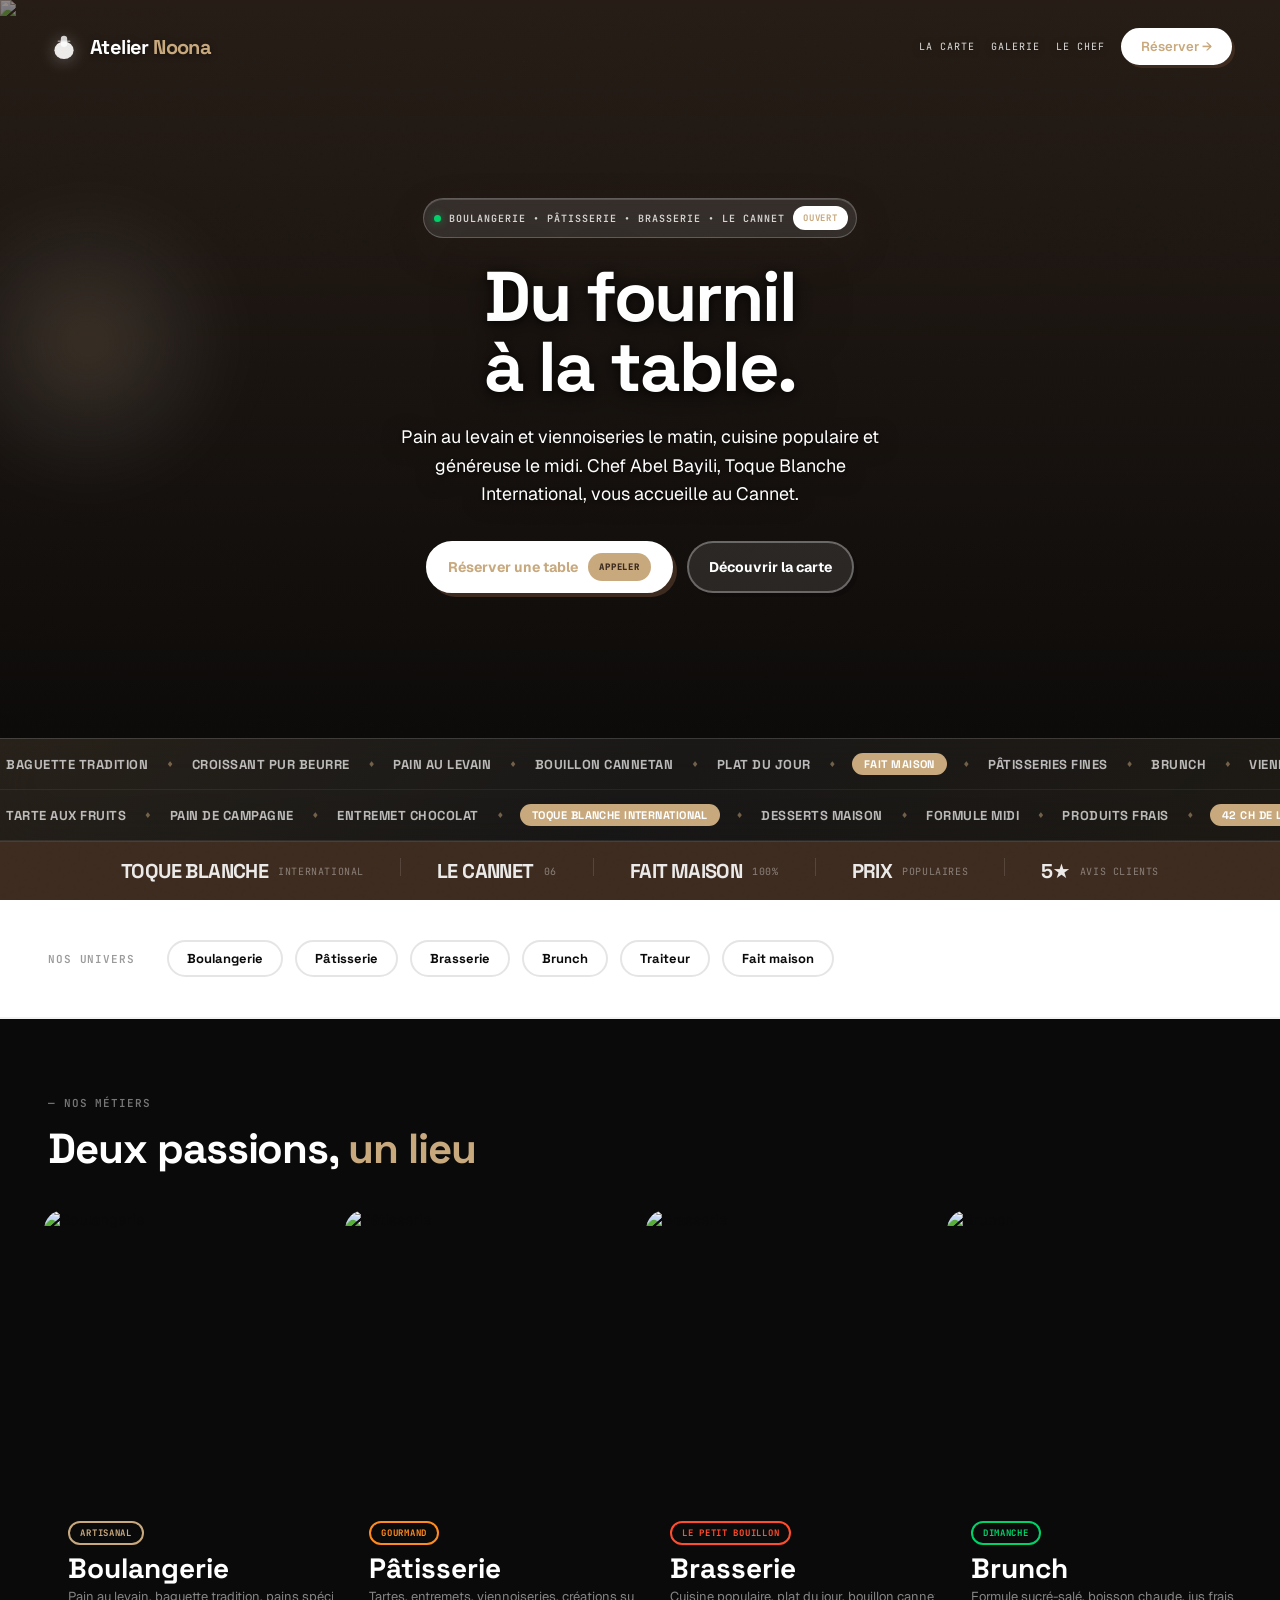
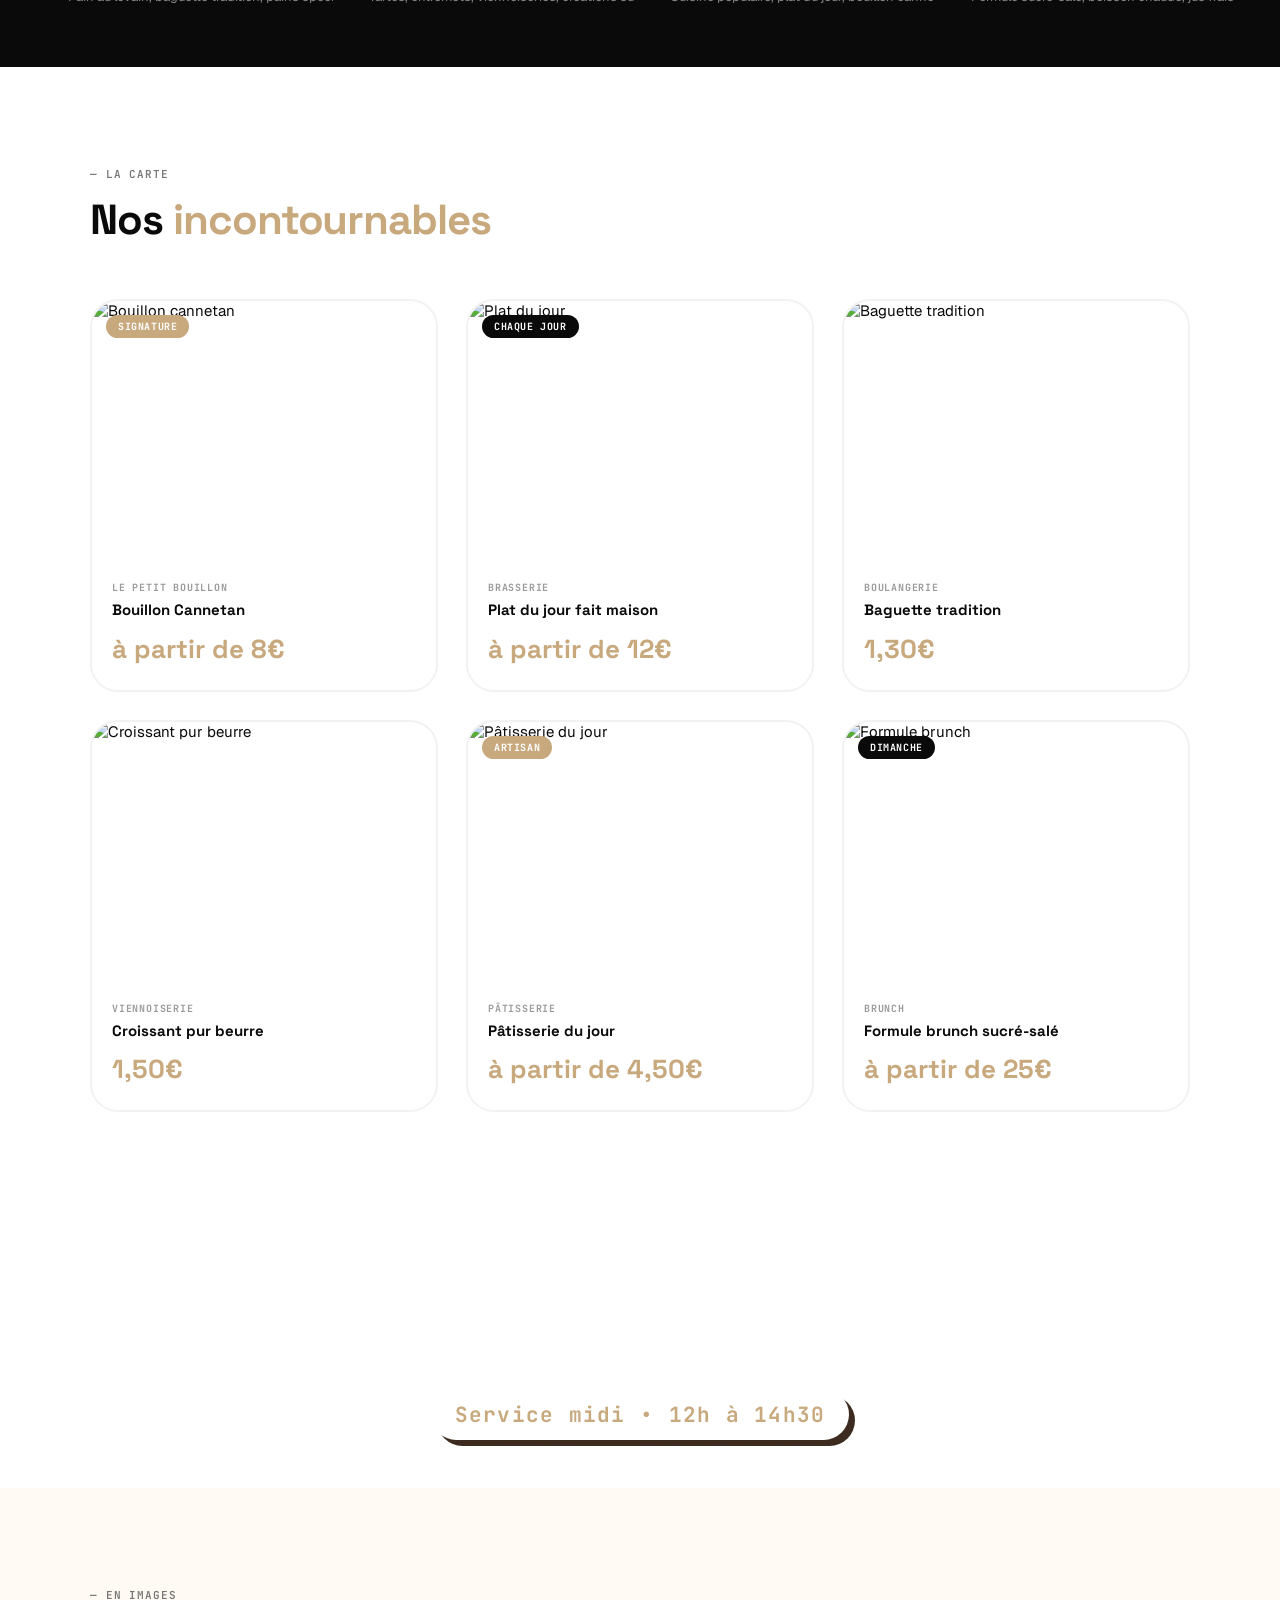
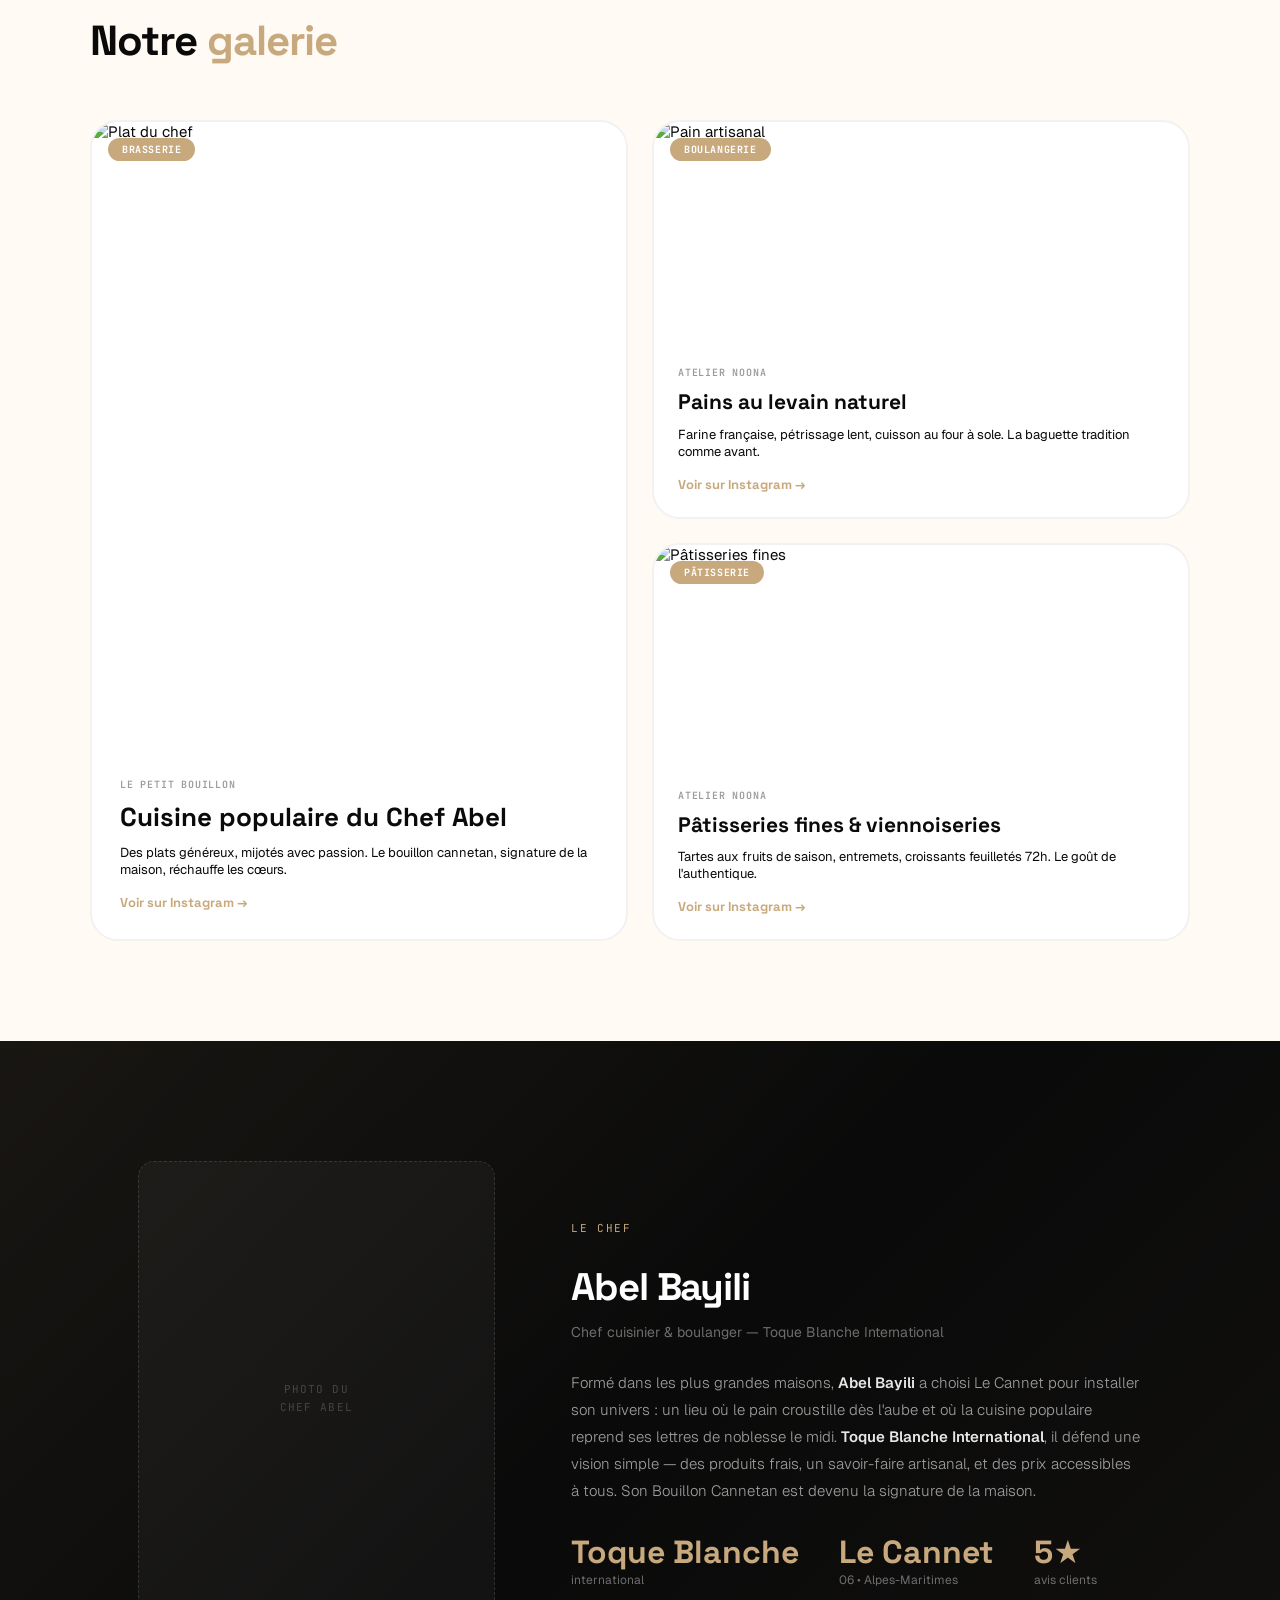
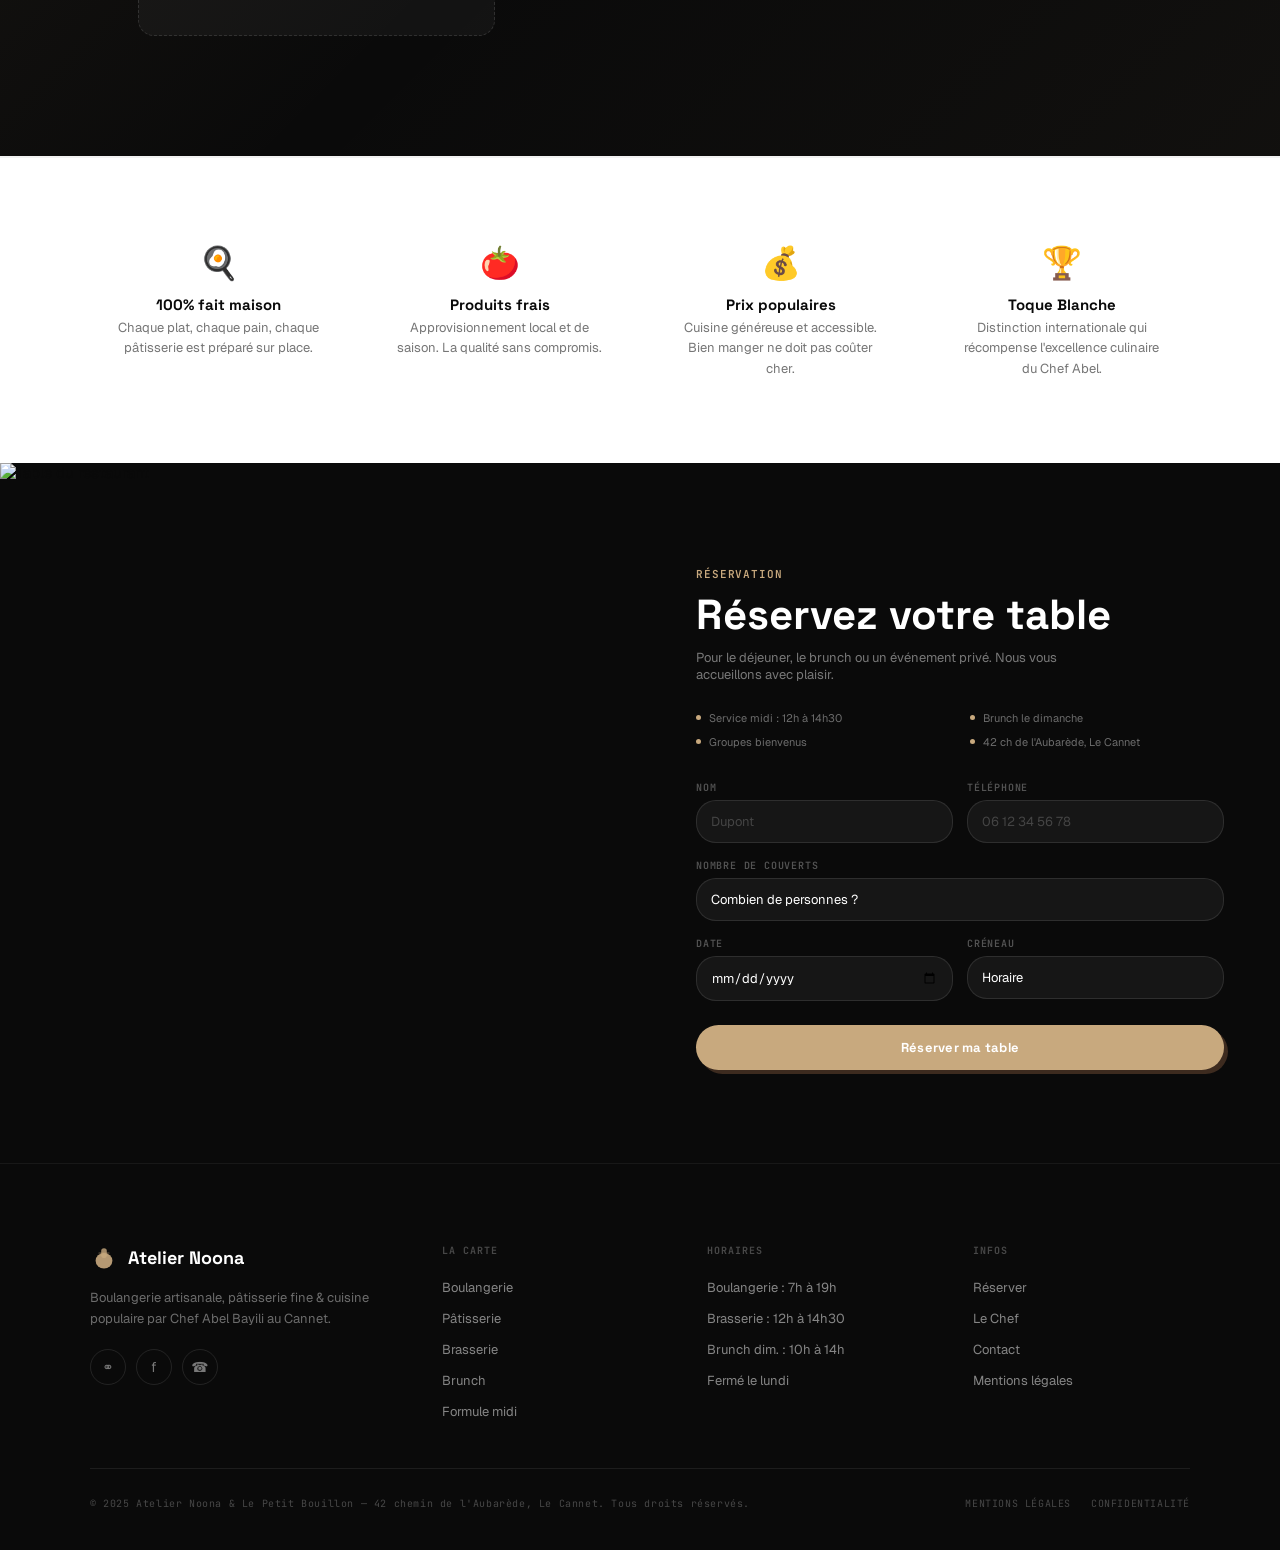
==== index.html @ b2dea060 "Atelier Noona & Le Petit Bouillon — boulangerie, pâtisserie & brasserie Le Cannet Site vitrine Chef " ====
<!doctype html>
<html lang="fr">
<head>
<meta charset="utf-8">
<title>Atelier Noona &amp; Le Petit Bouillon — Boulangerie, P&acirc;tisserie &amp; Brasserie au Cannet</title>
<meta name="viewport" content="width=device-width, initial-scale=1">
<meta name="theme-color" content="#C8A97E">
<link rel="icon" href="data:image/svg+xml,<svg xmlns='http://www.w3.org/2000/svg' viewBox='0 0 100 100'><text y='.9em' font-size='90'>🥖</text></svg>">
<meta name="description" content="Atelier Noona &amp; Le Petit Bouillon — Boulangerie artisanale, p&acirc;tisserie fine &amp; cuisine populaire par Chef Abel Bayili, Toque Blanche International. 42 chemin de l'Aubar&egrave;de, Le Cannet.">
<link rel="preconnect" href="https://fonts.googleapis.com">
<link rel="preconnect" href="https://fonts.gstatic.com" crossorigin>
<link href="https://fonts.googleapis.com/css2?family=Space+Grotesk:wght@400;500;600;700&family=Geist:wght@400;500;600;700&family=JetBrains+Mono:wght@400;500;600&display=swap" rel="stylesheet">
<style>
/* ============================================================
   DESIGN TOKENS — Atelier Noona & Le Petit Bouillon
   ============================================================ */
:root {
  --noona: #C8A97E;
  --noona-50: #FDF8F0;
  --noona-100: #F5EBD8;
  --noona-200: #E8D5B2;
  --noona-400: #D4B88A;
  --noona-600: #A68A5B;
  --noona-800: #7A6340;
  --noona-900: #3D2B1F;

  --rainbow-red: #FF4D2E;
  --rainbow-orange: #FF8A1F;
  --rainbow-yellow: #FFD400;
  --rainbow-green: #00D26A;
  --rainbow-blue: #0066FF;
  --rainbow-pink: #FF2D87;
  --rainbow-violet: #6E3CFF;

  --ink: #0A0A0A;
  --ink-90: #1A1A1A;
  --ink-80: #2B2B2B;
  --ink-60: #4A4A4A;
  --ink-40: #767676;
  --ink-30: #9B9B9B;
  --ink-20: #C6C6C6;
  --ink-10: #E5E5E5;
  --ink-05: #F2F2F2;
  --paper: #FFFFFF;
  --paper-warm: #FFFAF3;

  --font-display: 'Space Grotesk', 'SF Pro Display', system-ui, sans-serif;
  --font-body: 'Geist', 'Inter Tight', system-ui, -apple-system, sans-serif;
  --font-mono: 'JetBrains Mono', 'SF Mono', Menlo, monospace;

  --fs-xs: 11px;
  --fs-sm: 13px;
  --fs-base: 15px;
  --fs-md: 17px;
  --fs-lg: 21px;
  --fs-xl: 26px;
  --fs-2xl: 33px;
  --fs-3xl: 42px;
  --fs-4xl: 56px;
  --fs-5xl: clamp(64px, 7vw, 88px);

  --tracking-tight: -0.025em;
  --tracking-snug: -0.01em;
  --tracking-wide: 0.04em;
  --tracking-wider: 0.08em;
  --leading-display: 1.02;
  --leading-tight: 1.1;
  --leading-snug: 1.3;
  --leading-base: 1.55;

  --s-1: 4px; --s-2: 8px; --s-3: 12px; --s-4: 16px; --s-5: 20px;
  --s-6: 24px; --s-8: 32px; --s-10: 40px; --s-14: 56px; --s-20: 80px;
  --container: 1280px;

  --r-xs: 4px; --r-sm: 8px; --r-md: 12px; --r-card: 14px;
  --r-lg: 20px; --r-xl: 28px; --r-2xl: 40px; --r-full: 9999px;

  --shadow-pop: 4px 4px 0 0 var(--ink);
  --shadow-pop-noona: 4px 4px 0 0 var(--noona);

  --ease: cubic-bezier(0.2, 0.8, 0.2, 1);
  --ease-out-quart: cubic-bezier(0.25, 1, 0.5, 1);
  --d-fast: 120ms;
  --d-base: 220ms;
  --d-slow: 420ms;
}

*, *::before, *::after { box-sizing: border-box; }
html { -webkit-text-size-adjust: 100%; }
body {
  margin: 0;
  font-family: var(--font-body);
  font-size: var(--fs-base);
  color: var(--ink);
  background: var(--paper);
  -webkit-font-smoothing: antialiased;
  -moz-osx-font-smoothing: grayscale;
}
a { color: inherit; }
::selection { background: var(--noona-200); color: var(--noona-900); }

/* ============================================================
   HERO
   ============================================================ */
.hero {
  min-height: 100vh;
  position: relative;
  overflow: hidden;
  display: flex;
  flex-direction: column;
  background: var(--ink);
}
.hero-bg {
  position: absolute;
  inset: 0;
  z-index: 0;
}
.hero-bg img {
  width: 100%;
  height: 100%;
  object-fit: cover;
  object-position: center 40%;
}
.hero-bg::after {
  content: '';
  position: absolute;
  inset: 0;
  background: linear-gradient(180deg, rgba(61,43,31,0.55) 0%, rgba(0,0,0,0.4) 100%);
}

/* Aurora depth shapes */
.aurora {
  position: absolute;
  inset: 0;
  z-index: 0;
  pointer-events: none;
  overflow: hidden;
}
.aurora-band {
  position: absolute;
  border-radius: 50%;
  filter: blur(120px);
  will-change: transform;
  background: rgba(200,169,126,0.08);
}
.ab-1 {
  width: 700px; height: 400px;
  opacity: 0.8;
  top: -15%; left: -5%;
  animation: auroraDrift1 20s ease-in-out infinite;
}
.ab-2 {
  width: 500px; height: 350px;
  opacity: 0.5;
  top: 25%; right: -8%;
  animation: auroraDrift2 26s ease-in-out infinite;
}
.ab-3 {
  width: 400px; height: 300px;
  opacity: 0.4;
  bottom: 5%; left: 30%;
  animation: auroraDrift3 18s ease-in-out infinite;
}
@keyframes auroraDrift1 {
  0%, 100% { transform: translate(0, 0) rotate(0deg) scale(1); }
  33% { transform: translate(100px, 50px) rotate(5deg) scale(1.1); }
  66% { transform: translate(-50px, 80px) rotate(-3deg) scale(0.95); }
}
@keyframes auroraDrift2 {
  0%, 100% { transform: translate(0, 0) rotate(0deg); }
  33% { transform: translate(-80px, 40px) rotate(-4deg); }
  66% { transform: translate(60px, -30px) rotate(3deg); }
}
@keyframes auroraDrift3 {
  0%, 100% { transform: translate(0, 0) scale(1); }
  50% { transform: translate(80px, -40px) scale(1.15); }
}

/* Noise overlay */
.hero::after {
  content: '';
  position: absolute;
  inset: 0;
  background-image: url("data:image/svg+xml,%3Csvg viewBox='0 0 256 256' xmlns='http://www.w3.org/2000/svg'%3E%3Cfilter id='n'%3E%3CfeTurbulence type='fractalNoise' baseFrequency='0.9' numOctaves='4' stitchTiles='stitch'/%3E%3C/filter%3E%3Crect width='100%25' height='100%25' filter='url(%23n)' opacity='0.03'/%3E%3C/svg%3E");
  z-index: 1;
  pointer-events: none;
  opacity: 0.3;
}

/* ═══════ NAV ═══════ */
.hero-nav {
  display: flex;
  justify-content: space-between;
  align-items: center;
  padding: 28px 48px;
  position: relative;
  z-index: 60;
}
.logo {
  display: flex;
  align-items: center;
  gap: 10px;
  text-decoration: none;
}
.logo-butterfly {
  width: 32px;
  height: 32px;
  color: #fff;
  filter: drop-shadow(0 2px 8px rgba(255,255,255,0.3));
}
.logo-text {
  font-family: var(--font-display);
  font-weight: 700;
  font-size: 20px;
  letter-spacing: -0.03em;
  color: #fff;
  text-shadow: 0 1px 6px rgba(0,0,0,0.5);
}
.logo-text span {
  color: var(--noona);
}
.nav-right {
  display: flex;
  align-items: center;
  gap: 16px;
}
.nav-link {
  font-family: var(--font-mono);
  font-size: 10px;
  letter-spacing: 0.1em;
  text-transform: uppercase;
  color: rgba(255,255,255,0.85);
  text-decoration: none;
  transition: color 0.2s var(--ease);
  padding: 4px 0;
  text-shadow: 0 1px 6px rgba(0,0,0,0.5);
  position: relative;
}
.nav-link::after {
  content: '';
  position: absolute;
  bottom: 0; left: 0;
  width: 0; height: 1.5px;
  background: #fff;
  transition: width 0.3s var(--ease);
}
.nav-link:hover,
.nav-link:focus-visible { color: #fff; }
.nav-link:hover::after { width: 100%; }
.nav-cta {
  background: #fff;
  color: var(--noona);
  font-family: var(--font-body);
  font-weight: 600;
  font-size: 13px;
  padding: 8px 18px;
  border-radius: var(--r-full);
  text-decoration: none;
  border: 2.5px solid #fff;
  transition: transform 0.2s var(--ease), box-shadow 0.2s var(--ease);
  box-shadow: 3px 3px 0 0 var(--noona-900);
}
.nav-cta:hover { transform: translate(-2px,-2px); box-shadow: 5px 5px 0 0 var(--noona-900); }

/* ═══════ HERO MAIN ═══════ */
.hero-main {
  flex: 1;
  display: flex;
  align-items: center;
  justify-content: center;
  padding: 0 48px 40px;
  position: relative;
  z-index: 5;
  width: 100%;
}
.hero-content {
  display: flex;
  flex-direction: column;
  align-items: center;
  text-align: center;
  max-width: 600px;
}
.hero-content::before {
  content: '';
  position: absolute;
  left: -30px;
  top: 52px;
  bottom: 60px;
  width: 3px;
  border-radius: var(--r-full);
  background: linear-gradient(180deg, transparent, var(--noona), rgba(255,255,255,0.34), transparent);
  opacity: 0.82;
}
.hero-content::after {
  content: '';
  position: absolute;
  left: -72px; top: 14%;
  width: 320px; height: 320px;
  border-radius: var(--r-full);
  background: radial-gradient(circle, rgba(200,169,126,0.22), rgba(255,255,255,0.06) 34%, transparent 70%);
  filter: blur(28px);
  pointer-events: none;
  z-index: -1;
}

/* Eyebrow */
.hero-eyebrow {
  display: inline-flex;
  align-items: center;
  gap: 8px;
  background: rgba(255,255,255,0.10);
  border: 1px solid rgba(255,255,255,0.22);
  border-radius: var(--r-full);
  padding: 7px 8px 7px 10px;
  margin-bottom: 24px;
  box-shadow: inset 0 1px 0 rgba(255,255,255,0.16), 0 14px 42px rgba(61,43,31,0.16);
  backdrop-filter: blur(16px);
  -webkit-backdrop-filter: blur(16px);
  opacity: 0;
  transform: translateY(12px);
}
.eyebrow-dot {
  width: 7px; height: 7px;
  border-radius: 50%;
  background: var(--rainbow-green);
  box-shadow: 0 0 8px rgba(0,210,106,0.6);
  animation: dotPulse 2.5s ease-in-out infinite;
}
@keyframes dotPulse {
  0%, 100% { opacity: 1; }
  50% { opacity: 0.5; }
}
.eyebrow-text {
  font-family: var(--font-mono);
  font-size: 10px;
  font-weight: 600;
  letter-spacing: 0.1em;
  text-transform: uppercase;
  color: rgba(255,255,255,0.8);
}
.eyebrow-live {
  display: inline-flex;
  align-items: center;
  min-height: 24px;
  padding: 0 10px;
  border-radius: var(--r-full);
  background: var(--paper);
  color: var(--noona);
  font-family: var(--font-mono);
  font-size: 9px;
  font-weight: 700;
  letter-spacing: 0.08em;
  text-transform: uppercase;
}

/* Headline */
.payoff {
  font-family: var(--font-display);
  font-size: clamp(58px, 6.4vw, 92px);
  font-weight: 700;
  letter-spacing: 0;
  line-height: 0.9;
  margin: 0 0 22px;
  padding-bottom: 0.1em;
  position: relative;
  color: var(--paper);
  opacity: 0;
  transform: translateY(20px);
}
.payoff span,
.payoff strong,
.payoff em {
  display: block;
  font-style: normal;
}
.payoff span {
  color: rgba(255,255,255,0.74);
  font-size: 0.42em;
  line-height: 1.1;
  font-weight: 650;
  margin-bottom: 6px;
}
.payoff strong {
  color: var(--noona);
  font-size: 1em;
  line-height: 0.9;
  white-space: normal;
  max-width: 10ch;
  padding-bottom: 0.12em;
}
.payoff em {
  width: fit-content;
  max-width: 100%;
  margin-top: 18px;
  padding: 7px 14px 8px;
  border: 2px solid var(--paper);
  border-radius: var(--r-full);
  color: var(--paper);
  font-size: 0.2em;
  line-height: 1.1;
  font-family: var(--font-mono);
  font-weight: 700;
  letter-spacing: 0.04em;
  text-transform: uppercase;
  box-shadow: 4px 4px 0 0 var(--noona-900);
  background: rgba(255,255,255,0.10);
  -webkit-text-fill-color: var(--paper);
}
.payoff::after {
  content: '';
  position: absolute;
  width: 70%; height: 50%;
  bottom: -15%; left: 0;
  background: var(--noona);
  filter: blur(100px);
  opacity: 0;
  z-index: -1;
}
.payoff.shimmer strong {
  animation: shimmer 14s linear infinite;
  background-size: 300% 100%;
  background-image: linear-gradient(91deg,
    var(--noona) 0%, var(--paper) 15%,
    var(--noona) 30%, var(--paper) 50%,
    var(--noona) 70%, var(--paper) 85%,
    var(--noona) 100%);
  -webkit-background-clip: text;
  -webkit-text-fill-color: transparent;
  background-clip: text;
}
@keyframes shimmer {
  0% { background-position: 100% 50%; }
  100% { background-position: -100% 50%; }
}

/* Sub */
.hero-sub {
  font-family: var(--font-body);
  font-size: 17px;
  line-height: 1.58;
  color: rgba(255,255,255,0.76);
  max-width: 520px;
  margin: 0 0 24px;
  text-wrap: pretty;
  opacity: 0;
  transform: translateY(12px);
}
.hero-sub strong { color: var(--paper); font-weight: 600; }

/* Proof */
.hero-proof {
  display: flex;
  align-items: center;
  gap: 14px;
  margin-bottom: 28px;
  opacity: 0;
  transform: translateY(12px);
}
.hero-proof-text {
  display: inline-flex;
  align-items: center;
  flex-wrap: wrap;
  gap: 8px;
  font-family: var(--font-mono);
  font-size: 10px;
  letter-spacing: 0.05em;
  color: rgba(255,255,255,0.76);
  line-height: 1.2;
}
.hero-proof-text strong,
.hero-proof-text span {
  display: inline-flex;
  align-items: center;
  min-height: 30px;
  padding: 0 12px;
  border-radius: var(--r-full);
  border: 1px solid rgba(255,255,255,0.2);
  background: rgba(255,255,255,0.08);
  color: rgba(255,255,255,0.84);
  font-weight: 700;
  text-transform: uppercase;
}
.hero-proof-text strong {
  background: var(--paper);
  border-color: var(--paper);
  color: var(--noona);
  box-shadow: 3px 3px 0 0 var(--noona-900);
}

/* Headline */
.hero-headline {
  font-family: var(--font-display);
  font-size: clamp(42px, 5.5vw, 80px);
  font-weight: 700;
  line-height: 1;
  letter-spacing: -0.03em;
  color: #fff;
  margin: 0 0 20px;
  text-shadow: 0 2px 8px rgba(0,0,0,0.7), 0 4px 24px rgba(0,0,0,0.5), 0 8px 60px rgba(0,0,0,0.4);
  opacity: 0;
  transform: translateY(20px);
}
.hero-tagline {
  font-family: var(--font-body);
  font-size: clamp(15px, 1.4vw, 19px);
  line-height: 1.6;
  color: #fff;
  max-width: 480px;
  margin: 0 auto 32px;
  text-shadow: 0 1px 6px rgba(0,0,0,0.7), 0 4px 20px rgba(0,0,0,0.5), 0 8px 50px rgba(0,0,0,0.3);
  opacity: 0;
  transform: translateY(12px);
}

/* CTAs */
.hero-ctas {
  display: flex;
  gap: 14px;
  flex-wrap: wrap;
  opacity: 0;
  transform: translateY(16px);
  justify-content: center;
}
.btn-primary {
  display: inline-flex;
  align-items: center;
  gap: 10px;
  justify-content: center;
  font-family: var(--font-body);
  font-weight: 700;
  font-size: 14px;
  min-height: 48px;
  padding: 10px 20px;
  border-radius: var(--r-full);
  cursor: pointer;
  background: var(--paper);
  color: var(--noona);
  border: 2.5px solid var(--paper);
  box-shadow: 4px 4px 0 0 var(--noona-900);
  transition: transform 0.15s var(--ease), box-shadow 0.15s var(--ease);
  text-decoration: none;
  position: relative;
  overflow: hidden;
}
.btn-primary:hover { transform: translate(-3px,-3px); box-shadow: 7px 7px 0 0 var(--noona-900); }
.btn-primary:active { transform: translate(1px,1px); box-shadow: 2px 2px 0 0 var(--noona-900); }
.btn-primary span { position: relative; z-index: 1; }
.btn-primary small {
  display: inline-flex;
  align-items: center;
  min-height: 28px;
  padding: 0 11px;
  border-radius: var(--r-full);
  font-family: var(--font-mono);
  font-size: 9px;
  font-weight: 800;
  letter-spacing: 0.08em;
  text-transform: uppercase;
  background: var(--noona);
  color: var(--noona-900);
}
.btn-ghost {
  display: inline-flex;
  align-items: center;
  gap: 10px;
  justify-content: center;
  font-family: var(--font-body);
  font-weight: 700;
  font-size: 14px;
  min-height: 48px;
  padding: 10px 20px;
  border-radius: var(--r-full);
  cursor: pointer;
  background: rgba(255,255,255,0.1);
  color: var(--paper);
  border: 2.5px solid rgba(255,255,255,0.3);
  box-shadow: 4px 4px 0 0 rgba(0,0,0,0.15);
  transition: transform 0.15s var(--ease), box-shadow 0.15s var(--ease), background 0.15s var(--ease);
  text-decoration: none;
}
.btn-ghost:hover { transform: translate(-3px,-3px); box-shadow: 7px 7px 0 0 rgba(0,0,0,0.2); background: rgba(255,255,255,0.15); }
.btn-ghost:active { transform: translate(1px,1px); box-shadow: 2px 2px 0 0 rgba(0,0,0,0.1); }

/* ═══════ RIGHT: BUTTERFLY + ORBIT ═══════ */
.hero-right {
  position: relative;
  width: min(42vw, 560px);
  flex: 0 0 min(42vw, 560px);
  min-height: 650px;
  display: flex;
  align-items: center;
  justify-content: center;
  isolation: isolate;
  transform: translateX(-14px);
}
.hero-right::before {
  content: '';
  position: absolute;
  top: 50%; left: 50%;
  width: clamp(360px, 34vw, 560px);
  height: clamp(360px, 34vw, 560px);
  transform: translate(-50%, -50%);
  border-radius: var(--r-full);
  background:
    radial-gradient(circle, rgba(255,255,255,0.20) 0%, rgba(255,255,255,0.08) 32%, transparent 68%),
    conic-gradient(from 90deg, rgba(200,169,126,0.22), rgba(166,138,91,0.16), rgba(122,99,64,0.16), rgba(200,169,126,0.22), rgba(200,169,126,0.22));
  filter: blur(20px);
  opacity: 0.58;
  animation: fieldBreathe 8s var(--ease) infinite;
  pointer-events: none;
  z-index: 0;
}
.hero-right::after {
  content: '';
  position: absolute;
  top: 50%; left: 50%;
  width: clamp(300px, 27vw, 420px);
  height: clamp(320px, 30vw, 460px);
  transform: translate(-50%, -50%) rotate(-3deg);
  border-radius: var(--r-2xl);
  border: 2px solid rgba(255,255,255,0.22);
  background:
    linear-gradient(180deg, rgba(255,255,255,0.16), rgba(255,255,255,0.06)),
    radial-gradient(circle at 50% 32%, rgba(200,169,126,0.12), transparent 48%);
  box-shadow: 10px 10px 0 0 rgba(61,43,31,0.28), inset 0 1px 0 rgba(255,255,255,0.24);
  pointer-events: none;
  z-index: 1;
}
@keyframes fieldBreathe {
  0%, 100% { transform: translate(-50%, -50%) scale(0.94) rotate(0deg); opacity: 0.55; }
  50% { transform: translate(-50%, -50%) scale(1.04) rotate(18deg); opacity: 0.82; }
}

/* Butterfly mascot */
.butterfly-wrapper {
  position: absolute;
  top: 50%; left: 50%;
  transform: translate(-50%, -50%);
  z-index: 5;
}
.butterfly-wrapper::before,
.butterfly-wrapper::after {
  content: '';
  position: absolute;
  top: 50%; left: 50%;
  width: clamp(210px, 21vw, 320px);
  height: clamp(210px, 21vw, 320px);
  border-radius: var(--r-full);
  border: 1.5px solid rgba(255,255,255,0.26);
  transform: translate(-50%, -50%) scale(0.78);
  opacity: 0;
  animation: butterflyPulse 4.8s var(--ease) infinite;
  pointer-events: none;
}
.butterfly-wrapper::after {
  width: clamp(260px, 25vw, 380px);
  height: clamp(260px, 25vw, 380px);
  border-color: rgba(200,169,126,0.24);
  animation-delay: 1.4s;
}
@keyframes butterflyPulse {
  0% { transform: translate(-50%, -50%) scale(0.72); opacity: 0; }
  18% { opacity: 0.75; }
  100% { transform: translate(-50%, -50%) scale(1.18); opacity: 0; }
}
.hero-butterfly {
  width: clamp(210px, 20vw, 310px);
  filter: drop-shadow(0 12px 40px rgba(255,255,255,0.16)) drop-shadow(0 0 34px rgba(200,169,126,0.16));
  opacity: 0;
  transform: scale(0.7);
  pointer-events: none;
}

/* Orbit paths */
.orbit-paths {
  position: absolute;
  top: 50%; left: 50%;
  transform: translate(-50%, -50%);
  width: clamp(470px, 38vw, 650px);
  height: clamp(470px, 38vw, 650px);
  z-index: 2;
  pointer-events: none;
  opacity: 0;
}
.orbit-paths.revealed {
  opacity: 1 !important;
  transform: translate(-50%, -50%) scale(1) !important;
}
.orbit-path {
  fill: none;
  stroke: rgba(255,255,255,0.18);
  stroke-width: 1.2;
  stroke-dasharray: 5 18;
}
.orbit-path.ring-0 { animation: orbitDash 54s linear infinite; }
.orbit-path.ring-1 { animation: orbitDash 62s linear infinite; }
.orbit-path.ring-2 { animation: orbitDash 72s linear infinite; animation-delay: -8s; }
@keyframes orbitDash {
  to { stroke-dashoffset: -36; }
}

/* Orbit container + product tags */
.orbit-container {
  position: absolute;
  top: 50%; left: 50%;
  width: 0; height: 0;
  z-index: 7;
  pointer-events: none;
}
.product-tag {
  position: absolute;
  display: inline-flex;
  align-items: center;
  gap: 6px;
  padding: 8px 13px;
  border-radius: var(--r-full);
  background: var(--paper);
  border: 2px solid var(--tc, #fff);
  box-shadow: 3px 3px 0 0 var(--tc, var(--noona-900));
  font-family: var(--font-body);
  font-weight: 700;
  font-size: 11px;
  color: var(--ink);
  white-space: nowrap;
  cursor: pointer;
  pointer-events: auto;
  opacity: 0;
  scale: 0.5;
  transform-origin: center center;
  transition: box-shadow 0.15s var(--ease);
}
.product-tag[data-ring="1"] {
  padding: 7px 11px;
  font-size: 10px;
  box-shadow: 2.5px 2.5px 0 0 var(--tc, var(--noona-900));
}
.product-tag[data-ring="2"] {
  padding: 6px 10px;
  font-size: 9px;
  box-shadow: 2px 2px 0 0 var(--tc, var(--noona-900));
}
.product-tag::after {
  content: '';
  width: 6px; height: 6px;
  border-radius: var(--r-full);
  background: var(--tc, var(--noona));
  opacity: 0.72;
}
.product-tag.revealed {
  opacity: var(--tag-opacity, 1) !important;
  transform: translate(-50%, -50%) scale(var(--tag-scale, 1)) !important;
}
.product-tag:hover {
  box-shadow: 5px 5px 0 0 var(--tc, var(--noona-900));
  z-index: 20 !important;
}
.tag-icon {
  display: flex;
  align-items: center;
  flex-shrink: 0;
  color: var(--tc, var(--noona));
}
.tag-icon svg { width: 12px; height: 12px; }

/* ═══════ TICKER ═══════ */
.hero-ticker {
  position: relative;
  z-index: 10;
  opacity: 0;
  overflow: hidden;
  background: linear-gradient(135deg, rgba(200,169,126,0.15) 0%, rgba(255,255,255,0.06) 50%, rgba(200,169,126,0.1) 100%);
  backdrop-filter: blur(20px);
  -webkit-backdrop-filter: blur(20px);
  border-top: 1px solid rgba(255,255,255,0.15);
  border-bottom: 1px solid rgba(255,255,255,0.08);
}
.hero-ticker-track {
  display: flex;
  align-items: center;
  white-space: nowrap;
  padding: 14px 0;
  animation: tickerScroll 32s linear infinite;
}
.hero-ticker-track.reverse {
  animation: tickerScrollReverse 28s linear infinite;
  border-top: 1px solid rgba(255,255,255,0.06);
}
@keyframes tickerScroll {
  0% { transform: translateX(0); }
  100% { transform: translateX(-50%); }
}
@keyframes tickerScrollReverse {
  0% { transform: translateX(-50%); }
  100% { transform: translateX(0); }
}
.ticker-item {
  font-family: var(--font-display);
  font-weight: 700;
  font-size: 13px;
  letter-spacing: 0.04em;
  padding: 0 6px;
  flex-shrink: 0;
  text-transform: uppercase;
  color: rgba(255,255,255,0.7);
}
.ticker-sep {
  padding: 0 12px;
  flex-shrink: 0;
  opacity: 0.5;
  font-size: 8px;
  color: var(--noona);
}
.ticker-highlight {
  color: #fff;
  background: var(--noona);
  padding: 4px 12px;
  border-radius: var(--r-full);
  font-size: 11px;
  margin: 0 4px;
}
.ticker-item-brand {
  font-family: var(--font-display);
  font-weight: 700;
  font-size: 13px;
  letter-spacing: 0.04em;
  padding: 0 6px;
  flex-shrink: 0;
  text-transform: uppercase;
  color: var(--noona);
}

/* ═══════ PROOF BAR ═══════ */
.hero-proof-bar {
  padding: 16px 48px;
  display: flex;
  justify-content: center;
  flex-wrap: wrap;
  gap: 36px;
  background: var(--noona-900);
  border-top: 1px solid rgba(255,255,255,0.08);
  opacity: 0;
}
.proof-item {
  display: flex;
  align-items: center;
  gap: 10px;
  font-family: var(--font-mono);
  font-size: 10px;
  letter-spacing: 0.06em;
  color: rgba(255,255,255,0.4);
  text-transform: uppercase;
}
.proof-value {
  font-family: var(--font-display);
  font-size: 20px;
  font-weight: 700;
  letter-spacing: -0.03em;
  color: rgba(255,255,255,0.9);
}
.proof-divider { width: 1px; height: 18px; background: rgba(255,255,255,0.12); }

/* ═══════ REVEAL ═══════ */
.reveal {
  transition: opacity 0.7s var(--ease), transform 0.7s var(--ease), scale 0.7s var(--ease);
}
.revealed {
  opacity: 1 !important;
  transform: translateY(0) scale(1) !important;
  scale: 1 !important;
}
.payoff.revealed::after { opacity: 0.08; transition: opacity 1.5s var(--ease) 0.3s; }

/* ═══════ SECTIONS AFTER HERO ═══════ */

/* Brands section */
.brands-section {
  padding: 40px 48px;
  background: var(--paper);
  border-bottom: 2px solid var(--ink-05);
}
.brands-inner {
  max-width: var(--container);
  margin: 0 auto;
  display: flex;
  align-items: center;
  gap: 32px;
  flex-wrap: wrap;
}
.brands-label {
  font-family: var(--font-mono);
  font-size: var(--fs-xs);
  font-weight: 600;
  letter-spacing: var(--tracking-wider);
  text-transform: uppercase;
  color: var(--ink-30);
  white-space: nowrap;
}
.brands-list {
  display: flex;
  align-items: center;
  gap: 12px;
  flex-wrap: wrap;
}
.brands-list a {
  display: inline-flex;
  align-items: center;
  padding: 8px 18px;
  border: 2px solid var(--ink-10);
  border-radius: var(--r-full);
  font-family: var(--font-display);
  font-size: var(--fs-sm);
  font-weight: 700;
  color: var(--ink);
  text-decoration: none;
  transition: transform 0.15s var(--ease), box-shadow 0.15s var(--ease), border-color 0.15s;
}
.brands-list a:hover {
  transform: translate(-2px, -2px);
  box-shadow: var(--shadow-pop-noona);
  border-color: var(--noona-200);
  color: var(--noona);
}

/* Categories section */
/* ═══════ SERVICES COLUMNS ═══════ */
.services-cols {
  background: var(--ink);
  padding: 0;
  overflow: hidden;
}
.services-cols-header {
  max-width: var(--container);
  margin: 0 auto;
  padding: clamp(48px, 6vw, 80px) 48px 0;
}
.services-cols-header .section-eyebrow {
  font-family: var(--font-mono);
  font-size: var(--fs-xs);
  font-weight: 600;
  letter-spacing: var(--tracking-wider);
  text-transform: uppercase;
  color: var(--ink-40);
  margin-bottom: 16px;
}
.services-cols-header h2 {
  font-family: var(--font-display);
  font-size: var(--fs-3xl);
  font-weight: 700;
  letter-spacing: var(--tracking-tight);
  line-height: var(--leading-tight);
  color: var(--paper);
  margin: 0;
}
.services-cols-header h2 span { color: var(--noona); }

.svc-grid {
  display: flex;
  gap: 0;
  min-height: clamp(400px, 55vh, 560px);
  padding: clamp(24px, 3vw, 48px);
}
.svc-col {
  position: relative;
  flex: 1 1 0%;
  overflow: hidden;
  border-radius: var(--r-lg);
  margin: 0 6px;
  cursor: pointer;
  display: flex;
  flex-direction: column;
  justify-content: flex-end;
  transition: flex-grow 0.5s var(--ease);
  text-decoration: none;
}
.svc-col:hover { flex-grow: 1.8; }

.svc-col-image {
  position: absolute;
  inset: 0;
  z-index: 0;
}
.svc-col-image img {
  width: 100%; height: 100%;
  object-fit: cover;
  transition: transform 0.6s var(--ease);
}
.svc-col:hover .svc-col-image img { transform: scale(1.06); }

.svc-col::after {
  content: '';
  position: absolute;
  bottom: 0; left: 0; right: 0;
  height: 60%;
  background: linear-gradient(to top, rgba(10,10,10,0.9) 0%, transparent 100%);
  z-index: 1;
  pointer-events: none;
}

.svc-col-info {
  position: relative;
  z-index: 2;
  padding: 24px;
  display: flex;
  align-items: flex-end;
  justify-content: space-between;
  gap: 12px;
}
.svc-col-tag {
  font-family: var(--font-mono);
  font-size: 9px;
  font-weight: 700;
  letter-spacing: 0.08em;
  text-transform: uppercase;
  padding: 4px 10px;
  border-radius: var(--r-full);
  border: 2px solid var(--tc, var(--noona));
  color: var(--tc, var(--noona));
  background: transparent;
  margin-bottom: 8px;
  display: inline-block;
  transition: background 0.3s, color 0.3s;
}
.svc-col:hover .svc-col-tag {
  background: var(--tc, var(--noona));
  color: var(--ink);
  box-shadow: var(--shadow-pop);
}
.svc-col-name {
  font-family: var(--font-display);
  font-size: clamp(20px, 2.5vw, 28px);
  font-weight: 700;
  color: var(--paper);
  line-height: 1.1;
  margin-bottom: 4px;
}
.svc-col-desc {
  font-size: var(--fs-sm);
  color: rgba(255,255,255,0.5);
  font-weight: 400;
  white-space: nowrap;
  overflow: hidden;
  text-overflow: ellipsis;
}
.svc-col-arrow {
  width: 40px; height: 40px;
  border-radius: 50%;
  border: 2px solid rgba(255,255,255,0.2);
  display: flex; align-items: center; justify-content: center;
  flex-shrink: 0;
  transition: background 0.3s, border-color 0.3s, transform 0.3s var(--ease), box-shadow 0.3s;
}
.svc-col-arrow svg { width: 16px; height: 16px; color: var(--paper); }
.svc-col:hover .svc-col-arrow {
  background: var(--noona);
  border-color: var(--noona);
  transform: scale(1.05);
  box-shadow: var(--shadow-pop-noona);
}
.svc-col:hover .svc-col-arrow svg { color: var(--paper); }

/* Products section */
/* ═══════ PRODUCTS ═══════ */
.products-section {
  padding: 100px 48px;
  background: var(--paper);
  position: relative;
}
.products-section .section-inner {
  max-width: 1100px;
  margin: 0 auto;
}
.products-section .section-header {
  display: flex;
  justify-content: space-between;
  align-items: flex-end;
  margin-bottom: 56px;
}
.products-section .section-eyebrow {
  font-family: var(--font-mono);
  font-size: var(--fs-xs);
  font-weight: 600;
  letter-spacing: var(--tracking-wider);
  text-transform: uppercase;
  color: var(--ink-40);
  margin-bottom: 16px;
}
.products-section h2 {
  font-family: var(--font-display);
  font-size: var(--fs-3xl);
  font-weight: 700;
  letter-spacing: var(--tracking-tight);
  line-height: var(--leading-tight);
  color: var(--ink);
  margin: 0;
}
.products-section h2 span { color: var(--noona); }
.products-grid {
  display: grid;
  grid-template-columns: repeat(3, 1fr);
  gap: 28px;
}
.product-card {
  border-radius: var(--r-xl);
  background: var(--paper);
  overflow: hidden;
  transition: transform 0.25s var(--ease), box-shadow 0.25s var(--ease);
  cursor: pointer;
  opacity: 0;
  transform: translateY(30px);
  position: relative;
  border: 2px solid var(--ink-05);
}
.product-card:hover {
  transform: translateY(-6px);
  box-shadow: 0 20px 40px rgba(0,0,0,0.08), 0 0 0 2px var(--noona-200);
  border-color: var(--noona-200);
}
.product-card .product-img {
  height: 260px;
  position: relative;
  overflow: hidden;
}
.product-card .product-img img {
  width: 100%;
  height: 100%;
  object-fit: cover;
  transition: transform 0.4s var(--ease);
}
.product-card:hover .product-img img {
  transform: scale(1.06);
}
.product-badge {
  position: absolute;
  top: 14px;
  left: 14px;
  padding: 5px 12px;
  border-radius: var(--r-full);
  font-family: var(--font-mono);
  font-size: 10px;
  font-weight: 700;
  letter-spacing: 0.06em;
  text-transform: uppercase;
  z-index: 2;
}
.product-badge.badge-promo {
  background: var(--noona);
  color: #fff;
}
.product-badge.badge-new {
  background: var(--ink);
  color: #fff;
}
.product-quick {
  position: absolute;
  bottom: 14px;
  left: 14px;
  right: 14px;
  padding: 12px;
  border-radius: var(--r-lg);
  background: var(--ink);
  color: #fff;
  font-family: var(--font-display);
  font-size: var(--fs-sm);
  font-weight: 700;
  text-align: center;
  letter-spacing: 0.02em;
  opacity: 0;
  transform: translateY(8px);
  transition: opacity 0.25s var(--ease), transform 0.25s var(--ease);
  z-index: 2;
  border: none;
  cursor: pointer;
}
.product-card:hover .product-quick {
  opacity: 1;
  transform: translateY(0);
}
.product-quick:hover {
  background: var(--noona);
}
.product-card .product-info {
  padding: 20px 20px 24px;
}
.product-card .product-brand {
  font-family: var(--font-mono);
  font-size: 10px;
  font-weight: 700;
  letter-spacing: 0.08em;
  text-transform: uppercase;
  color: var(--ink-30);
  margin-bottom: 6px;
}
.product-card h3 {
  font-family: var(--font-display);
  font-size: var(--fs-base);
  font-weight: 700;
  margin: 0 0 12px;
  color: var(--ink);
  line-height: 1.3;
}
.product-price-row {
  display: flex;
  align-items: baseline;
  gap: 10px;
}
.product-card .product-price {
  font-family: var(--font-display);
  font-size: var(--fs-xl);
  font-weight: 800;
  color: var(--noona);
}
.product-card .product-price-old {
  font-family: var(--font-body);
  font-size: var(--fs-sm);
  color: var(--ink-30);
  font-weight: 500;
  text-decoration: line-through;
}

/* Blog section */
/* ═══════ BLOG / MAGAZINE ═══════ */
.blog-section {
  padding: 100px 48px;
  background: var(--paper-warm);
}
.blog-section .section-inner {
  max-width: 1100px;
  margin: 0 auto;
}
.blog-section .section-eyebrow {
  font-family: var(--font-mono);
  font-size: var(--fs-xs);
  font-weight: 600;
  letter-spacing: var(--tracking-wider);
  text-transform: uppercase;
  color: var(--ink-40);
  margin-bottom: 16px;
}
.blog-section h2 {
  font-family: var(--font-display);
  font-size: var(--fs-3xl);
  font-weight: 700;
  letter-spacing: var(--tracking-tight);
  line-height: var(--leading-tight);
  color: var(--ink);
  margin: 0 0 56px;
}
.blog-section h2 span { color: var(--noona); }
.blog-grid {
  display: grid;
  grid-template-columns: 1fr 1fr;
  grid-template-rows: auto auto;
  gap: 24px;
}
.blog-card {
  display: flex;
  flex-direction: column;
  border-radius: var(--r-xl);
  background: var(--paper);
  overflow: hidden;
  transition: transform 0.3s var(--ease), box-shadow 0.3s var(--ease);
  text-decoration: none;
  opacity: 0;
  transform: translateY(30px);
  border: 2px solid var(--ink-05);
}
.blog-card:hover {
  transform: translateY(-5px);
  box-shadow: 0 20px 40px rgba(0,0,0,0.08);
  border-color: var(--noona-200);
}
.blog-card .blog-cover {
  position: relative;
  overflow: hidden;
  height: 220px;
}
.blog-card .blog-cover img {
  width: 100%;
  height: 100%;
  object-fit: cover;
  transition: transform 0.5s var(--ease);
}
.blog-card:hover .blog-cover img {
  transform: scale(1.05);
}
.blog-card .blog-tag {
  position: absolute;
  top: 16px;
  left: 16px;
  padding: 5px 14px;
  border-radius: var(--r-full);
  font-family: var(--font-mono);
  font-size: 10px;
  font-weight: 700;
  letter-spacing: 0.06em;
  text-transform: uppercase;
  background: var(--noona);
  color: #fff;
  z-index: 2;
}
.blog-card .blog-read-time {
  position: absolute;
  bottom: 16px;
  right: 16px;
  padding: 4px 12px;
  border-radius: var(--r-full);
  background: rgba(0,0,0,0.6);
  backdrop-filter: blur(8px);
  font-family: var(--font-mono);
  font-size: 10px;
  font-weight: 600;
  color: #fff;
  letter-spacing: 0.04em;
}
.blog-card .blog-content {
  padding: 24px;
  display: flex;
  flex-direction: column;
  flex: 1;
}
.blog-card .blog-date {
  font-family: var(--font-mono);
  font-size: 10px;
  font-weight: 600;
  letter-spacing: 0.08em;
  text-transform: uppercase;
  color: var(--ink-30);
  margin-bottom: 10px;
}
.blog-card h3 {
  font-family: var(--font-display);
  font-size: var(--fs-lg);
  font-weight: 700;
  line-height: 1.25;
  margin: 0 0 10px;
  color: var(--ink);
}
.blog-card p {
  font-size: var(--fs-sm);
  color: var(--ink-50);
  line-height: var(--leading-relaxed);
  margin: 0;
  flex: 1;
}
.blog-card .blog-read-link {
  margin-top: 16px;
  font-family: var(--font-display);
  font-size: var(--fs-sm);
  font-weight: 700;
  color: var(--noona);
  display: inline-flex;
  align-items: center;
  gap: 6px;
  transition: gap 0.2s var(--ease);
}
.blog-card:hover .blog-read-link { gap: 12px; }
/* Featured (first card: image covers most of the card) */
.blog-card.blog-featured {
  grid-row: 1 / 3;
  display: grid;
  grid-template-rows: 1fr auto;
}
.blog-card.blog-featured .blog-cover {
  height: 100%;
  min-height: 300px;
}
.blog-card.blog-featured .blog-content {
  padding: 28px;
}
.blog-card.blog-featured h3 {
  font-size: var(--fs-xl);
}
.blog-card.blog-featured p {
  font-size: var(--fs-sm);
}

/* Promo banner */
.promo-banner {
  padding: 48px;
  background: linear-gradient(135deg, var(--noona) 0%, var(--lm-pink-600) 100%);
  text-align: center;
  position: relative;
  overflow: hidden;
}
.promo-banner::after {
  content: '';
  position: absolute;
  inset: 0;
  background-image: url("data:image/svg+xml,%3Csvg viewBox='0 0 256 256' xmlns='http://www.w3.org/2000/svg'%3E%3Cfilter id='n'%3E%3CfeTurbulence type='fractalNoise' baseFrequency='0.9' numOctaves='4' stitchTiles='stitch'/%3E%3C/filter%3E%3Crect width='100%25' height='100%25' filter='url(%23n)' opacity='0.03'/%3E%3C/svg%3E");
  pointer-events: none;
  opacity: 0.3;
}
.promo-banner .promo-inner {
  position: relative;
  z-index: 1;
}
.promo-banner h2 {
  font-family: var(--font-display);
  font-size: var(--fs-4xl);
  font-weight: 700;
  color: var(--paper);
  margin: 0 0 12px;
  letter-spacing: var(--tracking-tight);
}
.promo-banner p {
  font-family: var(--font-body);
  font-size: var(--fs-md);
  color: rgba(255,255,255,0.8);
  margin: 0 0 24px;
}
.promo-code {
  display: inline-flex;
  align-items: center;
  gap: 12px;
  padding: 12px 24px;
  border-radius: var(--r-full);
  background: var(--paper);
  color: var(--noona);
  font-family: var(--font-mono);
  font-size: var(--fs-lg);
  font-weight: 700;
  letter-spacing: 0.06em;
  box-shadow: 6px 6px 0 0 var(--noona-900);
}

/* ═══════ FOUNDER ═══════ */
.founder-section {
  padding: clamp(80px, 10vw, 120px) 0;
  background: var(--ink);
  position: relative;
  overflow: hidden;
}
.founder-section::before {
  content: '';
  position: absolute;
  inset: 0;
  background: linear-gradient(135deg, rgba(200,169,126,0.08) 0%, transparent 50%, rgba(200,169,126,0.04) 100%);
  pointer-events: none;
}
.founder-inner {
  max-width: 1100px;
  margin: 0 auto;
  padding: 0 clamp(20px, 4vw, 48px);
  position: relative;
  z-index: 1;
}
.founder-grid {
  display: grid;
  grid-template-columns: 1fr 1.6fr;
  gap: clamp(40px, 6vw, 80px);
  align-items: center;
}
.founder-photo {
  aspect-ratio: 3/4;
  background: rgba(255,255,255,0.04);
  border: 1px dashed rgba(255,255,255,0.12);
  border-radius: 16px;
  display: flex;
  align-items: center;
  justify-content: center;
  color: rgba(255,255,255,0.2);
  font-family: var(--font-mono);
  font-size: 11px;
  letter-spacing: 0.1em;
  text-transform: uppercase;
  text-align: center;
  line-height: 1.6;
}
.founder-eyebrow {
  font-family: var(--font-mono);
  font-size: 11px;
  letter-spacing: 0.14em;
  text-transform: uppercase;
  color: var(--noona);
  margin-bottom: 16px;
}
.founder-name {
  font-family: var(--font-display);
  font-size: clamp(28px, 3vw, 40px);
  font-weight: 800;
  letter-spacing: -0.03em;
  line-height: 1.1;
  margin-bottom: 8px;
  color: #fff;
}
.founder-role {
  font-size: 14px;
  color: rgba(255,255,255,0.4);
  margin-bottom: 28px;
  font-weight: 400;
}
.founder-bio {
  font-size: 15px;
  color: rgba(255,255,255,0.6);
  line-height: 1.8;
  font-weight: 300;
  margin-bottom: 32px;
}
.founder-bio strong { color: rgba(255,255,255,0.9); font-weight: 600; }
.founder-stats {
  display: flex;
  gap: 40px;
}
.founder-stat-val {
  font-family: var(--font-display);
  font-size: clamp(24px, 2.5vw, 32px);
  font-weight: 800;
  color: var(--noona);
  line-height: 1;
  margin-bottom: 4px;
}
.founder-stat-label {
  font-size: 12px;
  color: rgba(255,255,255,0.4);
  font-weight: 400;
}

/* Trust section */
.trust-section {
  padding: 60px 48px;
  background: var(--paper);
  border-top: 2px solid var(--ink-05);
}
.trust-grid {
  display: grid;
  grid-template-columns: repeat(4, 1fr);
  gap: 24px;
  max-width: 1100px;
  margin: 0 auto;
}
.trust-item {
  text-align: center;
  padding: 24px;
}
.trust-icon {
  font-size: 32px;
  margin-bottom: 12px;
}
.trust-item h4 {
  font-family: var(--font-display);
  font-size: var(--fs-base);
  font-weight: 700;
  margin: 0 0 4px;
  color: var(--ink);
}
.trust-item p {
  font-family: var(--font-body);
  font-size: var(--fs-sm);
  color: var(--ink-40);
  margin: 0;
  line-height: var(--leading-base);
}

/* ═══════ BOOKING / RDV ═══════ */
.booking-section {
  padding: 0;
  background: var(--ink);
  display: grid;
  grid-template-columns: 1fr 1fr;
  min-height: 700px;
}
.booking-photo {
  overflow: hidden;
}
.booking-photo img {
  width: 100%;
  height: 100%;
  object-fit: cover;
  object-position: center 40%;
}
.booking-body {
  padding: 64px 56px;
  display: flex;
  flex-direction: column;
  justify-content: center;
}
.booking-eyebrow {
  font-family: var(--font-mono);
  font-size: var(--fs-xs);
  font-weight: 600;
  letter-spacing: var(--tracking-wider);
  text-transform: uppercase;
  color: var(--noona);
  margin-bottom: 12px;
}
.booking-title {
  font-family: var(--font-display);
  font-size: var(--fs-3xl);
  font-weight: 800;
  line-height: 1.05;
  color: #fff;
  margin: 0 0 12px;
}
.booking-desc {
  font-family: var(--font-body);
  font-size: var(--fs-sm);
  color: rgba(255,255,255,0.45);
  line-height: var(--leading-relaxed);
  margin: 0 0 28px;
  max-width: 400px;
}
.booking-perks {
  list-style: none;
  padding: 0;
  margin: 0 0 32px;
  display: grid;
  grid-template-columns: 1fr 1fr;
  gap: 10px 20px;
}
.booking-perks li {
  font-family: var(--font-body);
  font-size: var(--fs-xs);
  color: rgba(255,255,255,0.4);
  display: flex;
  align-items: center;
  gap: 8px;
}
.booking-perks li::before {
  content: '';
  width: 5px; height: 5px;
  border-radius: 50%;
  background: var(--noona);
  flex-shrink: 0;
}
.booking-form {
  display: flex;
  flex-direction: column;
  gap: 16px;
}
.booking-form label {
  font-family: var(--font-mono);
  font-size: 10px;
  font-weight: 600;
  letter-spacing: var(--tracking-wider);
  text-transform: uppercase;
  color: rgba(255,255,255,0.3);
  display: flex;
  flex-direction: column;
  gap: 6px;
}
.booking-form input,
.booking-form select {
  padding: 12px 14px;
  border: 1px solid rgba(255,255,255,0.1);
  border-radius: var(--r-lg);
  background: rgba(255,255,255,0.05);
  color: #fff;
  font-family: var(--font-body);
  font-size: var(--fs-sm);
  transition: border-color 0.2s;
  outline: none;
  -webkit-appearance: none;
}
.booking-form input::placeholder { color: rgba(255,255,255,0.2); }
.booking-form input:focus,
.booking-form select:focus {
  border-color: var(--noona);
}
.booking-form select option { background: var(--ink); color: #fff; }
.booking-row {
  display: grid;
  grid-template-columns: 1fr 1fr;
  gap: 14px;
}
.booking-submit {
  margin-top: 8px;
  padding: 14px;
  border: none;
  border-radius: var(--r-full);
  background: var(--noona);
  color: #fff;
  font-family: var(--font-display);
  font-size: var(--fs-sm);
  font-weight: 700;
  letter-spacing: 0.02em;
  cursor: pointer;
  transition: transform 0.15s var(--ease), box-shadow 0.15s var(--ease);
  box-shadow: 4px 4px 0 0 var(--noona-900);
}
.booking-submit:hover {
  transform: translate(-3px, -3px);
  box-shadow: 7px 7px 0 0 var(--noona-900);
}
.booking-submit:active {
  transform: translate(1px, 1px);
  box-shadow: 2px 2px 0 0 var(--noona-900);
}

/* ═══════ FOOTER ═══════ */
.footer {
  padding: 80px 48px 40px;
  background: var(--ink);
  color: rgba(255,255,255,0.5);
  border-top: 1px solid rgba(255,255,255,0.06);
}
.footer-top {
  max-width: 1100px;
  margin: 0 auto;
  display: grid;
  grid-template-columns: 1.4fr 1fr 1fr 1fr;
  gap: 48px;
  padding-bottom: 48px;
  border-bottom: 1px solid rgba(255,255,255,0.08);
}
.footer-about {}
.footer-brand {
  display: flex;
  align-items: center;
  gap: 10px;
  margin-bottom: 16px;
}
.footer-brand svg { width: 28px; height: 28px; color: var(--noona); }
.footer-brand span {
  font-family: var(--font-display);
  font-weight: 700;
  font-size: 18px;
  color: #fff;
}
.footer-about p {
  font-family: var(--font-body);
  font-size: var(--fs-sm);
  color: rgba(255,255,255,0.4);
  line-height: 1.6;
  margin: 0 0 20px;
  max-width: 280px;
}
.footer-social {
  display: flex;
  gap: 10px;
}
.footer-social a {
  width: 36px; height: 36px;
  border-radius: var(--r-full);
  border: 1px solid rgba(255,255,255,0.1);
  display: flex;
  align-items: center;
  justify-content: center;
  color: rgba(255,255,255,0.45);
  text-decoration: none;
  font-size: 14px;
  transition: all 0.2s var(--ease);
}
.footer-social a:hover {
  background: var(--noona);
  color: #fff;
  border-color: var(--noona);
  transform: translateY(-2px);
}
.footer-col h4 {
  font-family: var(--font-mono);
  font-size: 10px;
  font-weight: 700;
  letter-spacing: 0.1em;
  text-transform: uppercase;
  color: rgba(255,255,255,0.25);
  margin: 0 0 20px;
}
.footer-col ul {
  list-style: none;
  padding: 0;
  margin: 0;
  display: flex;
  flex-direction: column;
  gap: 12px;
}
.footer-col ul a {
  font-family: var(--font-body);
  font-size: var(--fs-sm);
  color: rgba(255,255,255,0.5);
  text-decoration: none;
  transition: color 0.2s var(--ease);
}
.footer-col ul a:hover { color: #fff; }
.footer-bottom {
  max-width: 1100px;
  margin: 0 auto;
  padding-top: 28px;
  display: flex;
  justify-content: space-between;
  align-items: center;
  flex-wrap: wrap;
  gap: 16px;
}
.footer-copy {
  font-family: var(--font-mono);
  font-size: 10px;
  letter-spacing: 0.06em;
  color: rgba(255,255,255,0.25);
}
.footer-legal {
  display: flex;
  gap: 20px;
}
.footer-legal a {
  font-family: var(--font-mono);
  font-size: 10px;
  letter-spacing: 0.06em;
  text-transform: uppercase;
  color: rgba(255,255,255,0.25);
  text-decoration: none;
  transition: color 0.2s;
}
.footer-legal a:hover { color: rgba(255,255,255,0.6); }

/* Mobile burger */
.mobile-burger {
  display: none;
  width: 40px; height: 40px;
  border: none;
  background: rgba(255,255,255,0.12);
  border-radius: var(--r-sm);
  cursor: pointer;
  color: #fff;
  font-size: 18px;
  align-items: center;
  justify-content: center;
  position: relative;
  z-index: 60;
}
.mobile-nav-overlay {
  position: fixed;
  inset: 0;
  z-index: 50;
  background: rgba(0,0,0,0.85);
  backdrop-filter: blur(20px);
  -webkit-backdrop-filter: blur(20px);
  display: flex;
  flex-direction: column;
  align-items: center;
  justify-content: center;
  gap: 28px;
  opacity: 0;
  pointer-events: none;
  transition: opacity 0.3s var(--ease);
}
.mobile-nav-overlay.open {
  opacity: 1;
  pointer-events: auto;
}
.mobile-nav-overlay a {
  font-family: var(--font-display);
  font-size: var(--fs-2xl);
  font-weight: 700;
  color: #fff;
  text-decoration: none;
  transition: color 0.2s;
}
.mobile-nav-overlay a:hover {
  color: var(--noona);
}

/* ═══════ RESPONSIVE ═══════ */

/* Tablet */
@media (max-width: 1100px) {
  .products-grid { grid-template-columns: repeat(2, 1fr); }
}

/* Mobile large */
@media (max-width: 960px) {
  /* Hero */
  .hero-nav { padding: 20px 24px; }
  .nav-right { display: none; }
  .mobile-burger { display: flex; }
  .hero-main { padding: 0 24px 24px; }
  .hero-headline { font-size: clamp(36px, 9vw, 52px); }
  .hero-tagline { font-size: 15px; margin-bottom: 24px; }
  .hero-eyebrow { margin-left: auto; margin-right: auto; transform: scale(0.9); }

  /* Ticker */
  .hero-ticker-track { padding: 10px 0; }
  .ticker-item, .ticker-item-brand { font-size: 11px; }
  .hero-ticker-track.reverse { display: none; }

  /* Proof bar */
  .hero-proof-bar { gap: 16px; padding: 14px 20px; flex-wrap: wrap; justify-content: center; }
  .proof-divider { display: none; }
  .proof-value { font-size: 16px; }
  .proof-item { font-size: 9px; gap: 6px; }

  /* Brands */
  .brands-section { padding: 32px 24px; }
  .brands-inner { flex-wrap: wrap; justify-content: center; gap: 12px; }
  .brands-label { width: 100%; text-align: center; margin-bottom: 4px; }
  .brands-list a { padding: 6px 14px; font-size: 12px; }

  /* Services columns */
  .services-cols-header { padding: 48px 24px 0; }
  .svc-grid {
    flex-direction: row; overflow-x: auto; scroll-snap-type: x mandatory;
    -webkit-overflow-scrolling: touch; scrollbar-width: none; padding-bottom: 20px;
  }
  .svc-grid::-webkit-scrollbar { display: none; }
  .svc-col { flex: 0 0 75%; min-width: 75%; scroll-snap-align: center; }
  .svc-col:hover { flex-grow: 1; }

  /* Products */
  .products-section { padding: 60px 24px; }
  .products-section .section-header { margin-bottom: 32px; }
  .products-grid { grid-template-columns: repeat(2, 1fr); gap: 16px; }
  .product-card .product-img { height: 200px; }
  .product-card h3 { font-size: 13px; }
  .product-card .product-price { font-size: var(--fs-base); }

  /* Blog */
  .blog-section { padding: 60px 24px; }
  .blog-grid { grid-template-columns: 1fr; gap: 20px; }
  .blog-card.blog-featured { grid-row: auto; }
  .blog-card.blog-featured .blog-cover { height: 220px; }
  .blog-card.blog-featured h3 { font-size: var(--fs-lg); }
  .blog-card.blog-featured p { font-size: var(--fs-sm); }
  .blog-card .blog-cover { height: 180px; }

  /* Promo */
  .promo-banner { padding: 40px 24px; }
  .promo-banner h2 { font-size: var(--fs-2xl); }

  /* Trust */
  .trust-section { padding: 48px 24px; }
  .trust-grid { grid-template-columns: repeat(2, 1fr); gap: 16px; }

  /* Booking */
  .booking-section { grid-template-columns: 1fr; padding: 0; }
  .booking-photo { height: 280px; }
  .booking-body { padding: 40px 24px 60px; }
  .booking-perks { grid-template-columns: 1fr; }
  .booking-title { font-size: var(--fs-2xl); }

  /* Footer */
  .footer { padding: 60px 24px 32px; }
  .footer-top { grid-template-columns: 1fr 1fr; gap: 36px; }
  .footer-about { grid-column: 1 / -1; text-align: center; }
  .footer-about p { max-width: none; margin: 0 auto 16px; }
  .footer-social { justify-content: center; }
  .footer-col { text-align: center; }
  .footer-col h4 { margin-bottom: 14px; }
  .footer-bottom { justify-content: center; flex-direction: column; text-align: center; gap: 12px; }
  .footer-legal { flex-wrap: wrap; justify-content: center; }
}

/* Mobile small */
@media (max-width: 560px) {
  /* Hero */
  .hero-headline { font-size: clamp(30px, 10vw, 42px); }
  .hero-tagline { font-size: 14px; }
  .hero-ctas { flex-direction: column; align-items: stretch; width: 100%; max-width: 320px; margin: 0 auto; }
  .btn-primary, .btn-ghost { width: 100%; justify-content: center; }

  /* Proof bar */
  .hero-proof-bar { gap: 12px; padding: 12px 16px; }
  .proof-item { font-size: 8px; }
  .proof-value { font-size: 14px; }

  /* Services */
  .svc-col { flex: 0 0 85%; min-width: 85%; }

  /* Products */
  .products-grid { grid-template-columns: 1fr; max-width: 360px; margin: 0 auto; }
  .product-card .product-img { height: 240px; }
  .product-card h3 { font-size: var(--fs-base); }

  /* Blog */
  .blog-card .blog-cover { height: 180px; }
  .blog-card h3 { font-size: var(--fs-base); }

  /* Founder */
  .founder-grid { grid-template-columns: 1fr; text-align: center; }
  .founder-photo { max-width: 280px; margin: 0 auto; aspect-ratio: 1; }
  .founder-stats { justify-content: center; }

  /* Trust */
  .trust-grid { grid-template-columns: 1fr; }
  .trust-item { padding: 16px; }

  /* Booking */
  .booking-photo { height: 220px; }
  .booking-row { grid-template-columns: 1fr; }
  .booking-body { padding: 32px 20px 48px; }
  .booking-title { font-size: var(--fs-xl); }
  .booking-desc { font-size: var(--fs-xs); }
}

@media (prefers-reduced-motion: reduce) {
  .hero-ticker-track,
  .hero-ticker-track.reverse {
    animation: none !important;
  }
}
</style>
</head>
<body>

<!-- ════════════════════════════════════════════════════════════
     HERO
     ════════════════════════════════════════════════════════════ -->
<section class="hero">

  <div class="hero-bg">
    <img src="https://images.unsplash.com/photo-1509440159596-0249088772ff?w=1920&h=1080&fit=crop&q=85" alt="Boulangerie artisanale">
  </div>

  <nav class="hero-nav">
    <a class="logo" href="/">
      <svg class="logo-butterfly" viewBox="0 0 200 200" fill="none" aria-hidden="true">
        <ellipse cx="100" cy="120" rx="60" ry="55" fill="currentColor" opacity="0.9"/>
        <rect x="80" y="30" width="40" height="70" rx="20" fill="currentColor" opacity="0.8"/>
        <rect x="60" y="60" width="80" height="8" rx="4" fill="currentColor" opacity="0.5"/>
        <rect x="65" y="78" width="70" height="6" rx="3" fill="currentColor" opacity="0.4"/>
      </svg>
      <span class="logo-text">Atelier <span>Noona</span></span>
    </a>
    <div class="nav-right">
      <a href="#carte" class="nav-link">La Carte</a>
      <a href="#galerie" class="nav-link">Galerie</a>
      <a href="#chef" class="nav-link">Le Chef</a>
      <a href="tel:+33400000000" class="nav-cta">R&eacute;server &rarr;</a>
    </div>
    <button class="mobile-burger" aria-label="Menu">&#9776;</button>
  </nav>

  <div class="mobile-nav-overlay" id="mobile-nav">
    <a href="#carte" onclick="closeMobileNav()">La Carte</a>
    <a href="#galerie" onclick="closeMobileNav()">Galerie</a>
    <a href="#chef" onclick="closeMobileNav()">Le Chef</a>
    <a href="tel:+33400000000" onclick="closeMobileNav()">R&eacute;server</a>
  </div>

  <div class="hero-main">
    <div class="hero-content">
      <div class="hero-eyebrow reveal" data-delay="400">
        <span class="eyebrow-dot"></span>
        <span class="eyebrow-text">Boulangerie &bull; P&acirc;tisserie &bull; Brasserie &bull; Le Cannet</span>
        <span class="eyebrow-live">Ouvert</span>
      </div>

      <h1 class="hero-headline reveal" data-delay="600">Du fournil<br>&agrave; la table.</h1>

      <p class="hero-tagline reveal" data-delay="800">Pain au levain et viennoiseries le matin, cuisine populaire et g&eacute;n&eacute;reuse le midi. Chef Abel Bayili, Toque Blanche International, vous accueille au Cannet.</p>

      <div class="hero-ctas reveal" data-delay="1000">
        <a href="tel:+33400000000" class="btn-primary"><span>R&eacute;server une table</span> <small>Appeler</small></a>
        <a href="#carte" class="btn-ghost"><span>D&eacute;couvrir la carte</span></a>
      </div>
    </div>

  </div>

  <div class="hero-ticker reveal" data-delay="1000">
    <div class="hero-ticker-track">
      <span class="ticker-item">Baguette tradition</span><span class="ticker-sep">&#9830;</span>
      <span class="ticker-item">Croissant pur beurre</span><span class="ticker-sep">&#9830;</span>
      <span class="ticker-item">Pain au levain</span><span class="ticker-sep">&#9830;</span>
      <span class="ticker-item">Bouillon cannetan</span><span class="ticker-sep">&#9830;</span>
      <span class="ticker-item">Plat du jour</span><span class="ticker-sep">&#9830;</span>
      <span class="ticker-item ticker-highlight">Fait maison</span><span class="ticker-sep">&#9830;</span>
      <span class="ticker-item">P&acirc;tisseries fines</span><span class="ticker-sep">&#9830;</span>
      <span class="ticker-item">Brunch</span><span class="ticker-sep">&#9830;</span>
      <span class="ticker-item">Viennoiseries</span><span class="ticker-sep">&#9830;</span>
      <span class="ticker-item ticker-highlight">Le Cannet 06</span><span class="ticker-sep">&#9830;</span>
      <span class="ticker-item">Cuisine populaire</span><span class="ticker-sep">&#9830;</span>
      <span class="ticker-item">Chef Abel Bayili</span><span class="ticker-sep">&#9830;</span>
      <span class="ticker-item">Baguette tradition</span><span class="ticker-sep">&#9830;</span>
      <span class="ticker-item">Croissant pur beurre</span><span class="ticker-sep">&#9830;</span>
      <span class="ticker-item">Pain au levain</span><span class="ticker-sep">&#9830;</span>
      <span class="ticker-item">Bouillon cannetan</span><span class="ticker-sep">&#9830;</span>
      <span class="ticker-item">Plat du jour</span><span class="ticker-sep">&#9830;</span>
      <span class="ticker-item ticker-highlight">Fait maison</span><span class="ticker-sep">&#9830;</span>
      <span class="ticker-item">P&acirc;tisseries fines</span><span class="ticker-sep">&#9830;</span>
      <span class="ticker-item">Brunch</span><span class="ticker-sep">&#9830;</span>
      <span class="ticker-item">Viennoiseries</span><span class="ticker-sep">&#9830;</span>
      <span class="ticker-item ticker-highlight">Le Cannet 06</span><span class="ticker-sep">&#9830;</span>
      <span class="ticker-item">Cuisine populaire</span><span class="ticker-sep">&#9830;</span>
      <span class="ticker-item">Chef Abel Bayili</span><span class="ticker-sep">&#9830;</span>
    </div>
    <div class="hero-ticker-track reverse">
      <span class="ticker-item">Tarte aux fruits</span><span class="ticker-sep">&#9830;</span>
      <span class="ticker-item">Pain de campagne</span><span class="ticker-sep">&#9830;</span>
      <span class="ticker-item">Entremet chocolat</span><span class="ticker-sep">&#9830;</span>
      <span class="ticker-item ticker-highlight">Toque Blanche International</span><span class="ticker-sep">&#9830;</span>
      <span class="ticker-item">Desserts maison</span><span class="ticker-sep">&#9830;</span>
      <span class="ticker-item">Formule midi</span><span class="ticker-sep">&#9830;</span>
      <span class="ticker-item">Produits frais</span><span class="ticker-sep">&#9830;</span>
      <span class="ticker-item ticker-highlight">42 ch de l'Aubar&egrave;de</span><span class="ticker-sep">&#9830;</span>
      <span class="ticker-item">Prix populaires</span><span class="ticker-sep">&#9830;</span>
      <span class="ticker-item">Atelier Noona</span><span class="ticker-sep">&#9830;</span>
      <span class="ticker-item">Le Petit Bouillon</span><span class="ticker-sep">&#9830;</span>
      <span class="ticker-item ticker-highlight">Le Cannet</span><span class="ticker-sep">&#9830;</span>
      <span class="ticker-item">Tarte aux fruits</span><span class="ticker-sep">&#9830;</span>
      <span class="ticker-item">Pain de campagne</span><span class="ticker-sep">&#9830;</span>
      <span class="ticker-item">Entremet chocolat</span><span class="ticker-sep">&#9830;</span>
      <span class="ticker-item ticker-highlight">Toque Blanche International</span><span class="ticker-sep">&#9830;</span>
      <span class="ticker-item">Desserts maison</span><span class="ticker-sep">&#9830;</span>
      <span class="ticker-item">Formule midi</span><span class="ticker-sep">&#9830;</span>
      <span class="ticker-item">Produits frais</span><span class="ticker-sep">&#9830;</span>
      <span class="ticker-item ticker-highlight">42 ch de l'Aubar&egrave;de</span><span class="ticker-sep">&#9830;</span>
      <span class="ticker-item">Prix populaires</span><span class="ticker-sep">&#9830;</span>
      <span class="ticker-item">Atelier Noona</span><span class="ticker-sep">&#9830;</span>
      <span class="ticker-item">Le Petit Bouillon</span><span class="ticker-sep">&#9830;</span>
      <span class="ticker-item ticker-highlight">Le Cannet</span><span class="ticker-sep">&#9830;</span>
    </div>
  </div>

  <div class="hero-proof-bar reveal" data-delay="1200">
    <div class="proof-item"><span class="proof-value">Toque Blanche</span> international</div>
    <div class="proof-divider"></div>
    <div class="proof-item"><span class="proof-value">Le Cannet</span> 06</div>
    <div class="proof-divider"></div>
    <div class="proof-item"><span class="proof-value">Fait maison</span> 100%</div>
    <div class="proof-divider"></div>
    <div class="proof-item"><span class="proof-value">Prix</span> populaires</div>
    <div class="proof-divider"></div>
    <div class="proof-item"><span class="proof-value">5&#9733;</span> avis clients</div>
  </div>

</section>

<!-- ════════════════════════════════════════════════════════════
     NOS UNIVERS
     ════════════════════════════════════════════════════════════ -->
<section class="brands-section">
  <div class="brands-inner">
    <span class="brands-label">Nos univers</span>
    <div class="brands-list">
      <a href="#carte">Boulangerie</a>
      <a href="#carte">P&acirc;tisserie</a>
      <a href="#carte">Brasserie</a>
      <a href="#carte">Brunch</a>
      <a href="#carte">Traiteur</a>
      <a href="#carte">Fait maison</a>
    </div>
  </div>
</section>

<!-- ════════════════════════════════════════════════════════════
     SERVICES COLUMNS
     ════════════════════════════════════════════════════════════ -->
<section class="services-cols" id="services">
  <div class="services-cols-header">
    <div class="section-eyebrow">&mdash; Nos m&eacute;tiers</div>
    <h2>Deux passions, <span>un lieu</span></h2>
  </div>
  <div class="svc-grid">
    <a href="#carte" class="svc-col" style="--tc: var(--noona);">
      <div class="svc-col-image">
        <img src="https://images.unsplash.com/photo-1509440159596-0249088772ff?w=600&h=800&fit=crop&q=80" alt="Boulangerie" loading="lazy">
      </div>
      <div class="svc-col-info">
        <div>
          <div class="svc-col-tag">Artisanal</div>
          <div class="svc-col-name">Boulangerie</div>
          <div class="svc-col-desc">Pain au levain, baguette tradition, pains sp&eacute;ciaux</div>
        </div>
        <div class="svc-col-arrow">
          <svg viewBox="0 0 24 24" fill="none" stroke="currentColor" stroke-width="2" stroke-linecap="round"><line x1="7" y1="17" x2="17" y2="7"/><polyline points="7 7 17 7 17 17"/></svg>
        </div>
      </div>
    </a>
    <a href="#carte" class="svc-col" style="--tc: var(--rainbow-orange);">
      <div class="svc-col-image">
        <img src="https://images.unsplash.com/photo-1517433670267-08bbd4be890f?w=600&h=800&fit=crop&q=80" alt="P&acirc;tisserie" loading="lazy">
      </div>
      <div class="svc-col-info">
        <div>
          <div class="svc-col-tag">Gourmand</div>
          <div class="svc-col-name">P&acirc;tisserie</div>
          <div class="svc-col-desc">Tartes, entremets, viennoiseries, cr&eacute;ations sucr&eacute;es</div>
        </div>
        <div class="svc-col-arrow">
          <svg viewBox="0 0 24 24" fill="none" stroke="currentColor" stroke-width="2" stroke-linecap="round"><line x1="7" y1="17" x2="17" y2="7"/><polyline points="7 7 17 7 17 17"/></svg>
        </div>
      </div>
    </a>
    <a href="#carte" class="svc-col" style="--tc: var(--rainbow-red);">
      <div class="svc-col-image">
        <img src="https://images.unsplash.com/photo-1414235077428-338989a2e8c0?w=600&h=800&fit=crop&q=80" alt="Brasserie" loading="lazy">
      </div>
      <div class="svc-col-info">
        <div>
          <div class="svc-col-tag">Le Petit Bouillon</div>
          <div class="svc-col-name">Brasserie</div>
          <div class="svc-col-desc">Cuisine populaire, plat du jour, bouillon cannetan</div>
        </div>
        <div class="svc-col-arrow">
          <svg viewBox="0 0 24 24" fill="none" stroke="currentColor" stroke-width="2" stroke-linecap="round"><line x1="7" y1="17" x2="17" y2="7"/><polyline points="7 7 17 7 17 17"/></svg>
        </div>
      </div>
    </a>
    <a href="#carte" class="svc-col" style="--tc: var(--rainbow-green);">
      <div class="svc-col-image">
        <img src="https://images.unsplash.com/photo-1504754524776-8f4f37790ca0?w=600&h=800&fit=crop&q=80" alt="Brunch" loading="lazy">
      </div>
      <div class="svc-col-info">
        <div>
          <div class="svc-col-tag">Dimanche</div>
          <div class="svc-col-name">Brunch</div>
          <div class="svc-col-desc">Formule sucr&eacute;-sal&eacute;, boisson chaude, jus frais</div>
        </div>
        <div class="svc-col-arrow">
          <svg viewBox="0 0 24 24" fill="none" stroke="currentColor" stroke-width="2" stroke-linecap="round"><line x1="7" y1="17" x2="17" y2="7"/><polyline points="7 7 17 7 17 17"/></svg>
        </div>
      </div>
    </a>
  </div>
</section>

<!-- ════════════════════════════════════════════════════════════
     LA CARTE
     ════════════════════════════════════════════════════════════ -->
<section class="products-section" id="carte">
  <div class="section-inner">
    <div class="section-header">
      <div>
        <div class="section-eyebrow">&mdash; La carte</div>
        <h2>Nos <span>incontournables</span></h2>
      </div>
    </div>
    <div class="products-grid">
      <div class="product-card reveal">
        <div class="product-img">
          <span class="product-badge badge-promo">Signature</span>
          <img src="https://images.unsplash.com/photo-1547592180-85f173990554?w=600&h=500&fit=crop&crop=center" alt="Bouillon cannetan" loading="lazy">
        </div>
        <div class="product-info">
          <div class="product-brand">Le Petit Bouillon</div>
          <h3>Bouillon Cannetan</h3>
          <div class="product-price-row">
            <div class="product-price">&agrave; partir de 8&euro;</div>
          </div>
        </div>
      </div>
      <div class="product-card reveal">
        <div class="product-img">
          <span class="product-badge badge-new">Chaque jour</span>
          <img src="https://images.unsplash.com/photo-1544025162-d76694265947?w=600&h=500&fit=crop&crop=center" alt="Plat du jour" loading="lazy">
        </div>
        <div class="product-info">
          <div class="product-brand">Brasserie</div>
          <h3>Plat du jour fait maison</h3>
          <div class="product-price-row">
            <div class="product-price">&agrave; partir de 12&euro;</div>
          </div>
        </div>
      </div>
      <div class="product-card reveal">
        <div class="product-img">
          <img src="https://images.unsplash.com/photo-1509440159596-0249088772ff?w=600&h=500&fit=crop&crop=center" alt="Baguette tradition" loading="lazy">
        </div>
        <div class="product-info">
          <div class="product-brand">Boulangerie</div>
          <h3>Baguette tradition</h3>
          <div class="product-price-row">
            <div class="product-price">1,30&euro;</div>
          </div>
        </div>
      </div>
      <div class="product-card reveal">
        <div class="product-img">
          <img src="https://images.unsplash.com/photo-1555507036-ab1f4038024a?w=600&h=500&fit=crop&crop=center" alt="Croissant pur beurre" loading="lazy">
        </div>
        <div class="product-info">
          <div class="product-brand">Viennoiserie</div>
          <h3>Croissant pur beurre</h3>
          <div class="product-price-row">
            <div class="product-price">1,50&euro;</div>
          </div>
        </div>
      </div>
      <div class="product-card reveal">
        <div class="product-img">
          <span class="product-badge badge-promo">Artisan</span>
          <img src="https://images.unsplash.com/photo-1517433670267-08bbd4be890f?w=600&h=500&fit=crop&crop=center" alt="P&acirc;tisserie du jour" loading="lazy">
        </div>
        <div class="product-info">
          <div class="product-brand">P&acirc;tisserie</div>
          <h3>P&acirc;tisserie du jour</h3>
          <div class="product-price-row">
            <div class="product-price">&agrave; partir de 4,50&euro;</div>
          </div>
        </div>
      </div>
      <div class="product-card reveal">
        <div class="product-img">
          <span class="product-badge badge-new">Dimanche</span>
          <img src="https://images.unsplash.com/photo-1504754524776-8f4f37790ca0?w=600&h=500&fit=crop&crop=center" alt="Formule brunch" loading="lazy">
        </div>
        <div class="product-info">
          <div class="product-brand">Brunch</div>
          <h3>Formule brunch sucr&eacute;-sal&eacute;</h3>
          <div class="product-price-row">
            <div class="product-price">&agrave; partir de 25&euro;</div>
          </div>
        </div>
      </div>
    </div>
  </div>
</section>

<!-- ════════════════════════════════════════════════════════════
     PROMO BANNER — FORMULE MIDI
     ════════════════════════════════════════════════════════════ -->
<section class="promo-banner">
  <div class="promo-inner">
    <h2>Formule d&eacute;jeuner &agrave; prix populaire</h2>
    <p>Entr&eacute;e + plat ou plat + dessert, fait maison chaque jour avec des produits frais. Cuisine g&eacute;n&eacute;reuse, prix doux.</p>
    <div class="promo-code">Service midi &bull; 12h &agrave; 14h30</div>
  </div>
</section>

<!-- ════════════════════════════════════════════════════════════
     GALERIE
     ════════════════════════════════════════════════════════════ -->
<section class="blog-section" id="galerie">
  <div class="section-inner">
    <div class="section-eyebrow">&mdash; En images</div>
    <h2>Notre <span>galerie</span></h2>
    <div class="blog-grid">
      <a class="blog-card blog-featured reveal" href="https://www.instagram.com/atelier_noona_lepetitbouillon/" target="_blank" rel="noopener">
        <div class="blog-cover">
          <span class="blog-tag">Brasserie</span>
          <img src="https://images.unsplash.com/photo-1414235077428-338989a2e8c0?w=800&h=600&fit=crop&crop=center" alt="Plat du chef" loading="lazy">
        </div>
        <div class="blog-content">
          <div class="blog-date">Le Petit Bouillon</div>
          <h3>Cuisine populaire du Chef Abel</h3>
          <p>Des plats g&eacute;n&eacute;reux, mijot&eacute;s avec passion. Le bouillon cannetan, signature de la maison, r&eacute;chauffe les c&oelig;urs.</p>
          <span class="blog-read-link">Voir sur Instagram &rarr;</span>
        </div>
      </a>
      <a class="blog-card reveal" href="https://www.instagram.com/atelier_noona_lepetitbouillon/" target="_blank" rel="noopener">
        <div class="blog-cover">
          <span class="blog-tag">Boulangerie</span>
          <img src="https://images.unsplash.com/photo-1509440159596-0249088772ff?w=600&h=400&fit=crop&crop=center" alt="Pain artisanal" loading="lazy">
        </div>
        <div class="blog-content">
          <div class="blog-date">Atelier Noona</div>
          <h3>Pains au levain naturel</h3>
          <p>Farine fran&ccedil;aise, p&eacute;trissage lent, cuisson au four &agrave; sole. La baguette tradition comme avant.</p>
          <span class="blog-read-link">Voir sur Instagram &rarr;</span>
        </div>
      </a>
      <a class="blog-card reveal" href="https://www.instagram.com/atelier_noona_lepetitbouillon/" target="_blank" rel="noopener">
        <div class="blog-cover">
          <span class="blog-tag">P&acirc;tisserie</span>
          <img src="https://images.unsplash.com/photo-1517433670267-08bbd4be890f?w=600&h=400&fit=crop&crop=center" alt="P&acirc;tisseries fines" loading="lazy">
        </div>
        <div class="blog-content">
          <div class="blog-date">Atelier Noona</div>
          <h3>P&acirc;tisseries fines &amp; viennoiseries</h3>
          <p>Tartes aux fruits de saison, entremets, croissants feuillet&eacute;s 72h. Le go&ucirc;t de l'authentique.</p>
          <span class="blog-read-link">Voir sur Instagram &rarr;</span>
        </div>
      </a>
    </div>
  </div>
</section>

<!-- ════════════════════════════════════════════════════════════
     CHEF ABEL BAYILI
     ════════════════════════════════════════════════════════════ -->
<section class="founder-section" id="chef">
  <div class="founder-inner">
    <div class="founder-grid reveal">
      <div class="founder-photo">Photo du<br>Chef Abel</div>
      <div class="founder-info">
        <p class="founder-eyebrow">Le Chef</p>
        <h2 class="founder-name">Abel Bayili</h2>
        <p class="founder-role">Chef cuisinier &amp; boulanger &mdash; Toque Blanche International</p>
        <p class="founder-bio">Form&eacute; dans les plus grandes maisons, <strong>Abel Bayili</strong> a choisi Le Cannet pour installer son univers : un lieu o&ugrave; le pain croustille d&egrave;s l'aube et o&ugrave; la cuisine populaire reprend ses lettres de noblesse le midi. <strong>Toque Blanche International</strong>, il d&eacute;fend une vision simple &mdash; des produits frais, un savoir-faire artisanal, et des prix accessibles &agrave; tous. Son Bouillon Cannetan est devenu la signature de la maison.</p>
        <div class="founder-stats">
          <div>
            <div class="founder-stat-val">Toque Blanche</div>
            <div class="founder-stat-label">international</div>
          </div>
          <div>
            <div class="founder-stat-val">Le Cannet</div>
            <div class="founder-stat-label">06 &bull; Alpes-Maritimes</div>
          </div>
          <div>
            <div class="founder-stat-val">5&#9733;</div>
            <div class="founder-stat-label">avis clients</div>
          </div>
        </div>
      </div>
    </div>
  </div>
</section>

<!-- ════════════════════════════════════════════════════════════
     ENGAGEMENTS
     ════════════════════════════════════════════════════════════ -->
<section class="trust-section">
  <div class="trust-grid">
    <div class="trust-item">
      <div class="trust-icon">&#127859;</div>
      <h4>100% fait maison</h4>
      <p>Chaque plat, chaque pain, chaque p&acirc;tisserie est pr&eacute;par&eacute; sur place.</p>
    </div>
    <div class="trust-item">
      <div class="trust-icon">&#127813;</div>
      <h4>Produits frais</h4>
      <p>Approvisionnement local et de saison. La qualit&eacute; sans compromis.</p>
    </div>
    <div class="trust-item">
      <div class="trust-icon">&#128176;</div>
      <h4>Prix populaires</h4>
      <p>Cuisine g&eacute;n&eacute;reuse et accessible. Bien manger ne doit pas co&ucirc;ter cher.</p>
    </div>
    <div class="trust-item">
      <div class="trust-icon">&#127942;</div>
      <h4>Toque Blanche</h4>
      <p>Distinction internationale qui r&eacute;compense l'excellence culinaire du Chef Abel.</p>
    </div>
  </div>
</section>

<!-- ════════════════════════════════════════════════════════════
     R&Eacute;SERVATION
     ════════════════════════════════════════════════════════════ -->
<section class="booking-section" id="rdv">
  <div class="booking-photo">
    <img src="https://images.unsplash.com/photo-1414235077428-338989a2e8c0?w=800&h=1000&fit=crop&q=80" alt="Table du restaurant" loading="lazy">
  </div>
  <div class="booking-body">
    <p class="booking-eyebrow">R&eacute;servation</p>
    <h2 class="booking-title">R&eacute;servez votre table</h2>
    <p class="booking-desc">Pour le d&eacute;jeuner, le brunch ou un &eacute;v&eacute;nement priv&eacute;. Nous vous accueillons avec plaisir.</p>
    <ul class="booking-perks">
      <li>Service midi : 12h &agrave; 14h30</li>
      <li>Brunch le dimanche</li>
      <li>Groupes bienvenus</li>
      <li>42 ch de l'Aubar&egrave;de, Le Cannet</li>
    </ul>
    <form class="booking-form" onsubmit="event.preventDefault(); this.querySelector('.booking-submit').textContent='R&eacute;servation envoy&eacute;e ✓'; this.querySelector('.booking-submit').style.background='#22c55e';">
      <div class="booking-row">
        <label>
          Nom
          <input type="text" placeholder="Dupont" required>
        </label>
        <label>
          T&eacute;l&eacute;phone
          <input type="tel" placeholder="06 12 34 56 78" required>
        </label>
      </div>
      <label>
        Nombre de couverts
        <select required>
          <option value="" disabled selected>Combien de personnes ?</option>
          <option>1 personne</option>
          <option>2 personnes</option>
          <option>3 personnes</option>
          <option>4 personnes</option>
          <option>5 personnes</option>
          <option>6 personnes</option>
          <option>7+ personnes (groupe)</option>
        </select>
      </label>
      <div class="booking-row">
        <label>
          Date
          <input type="date" required>
        </label>
        <label>
          Cr&eacute;neau
          <select required>
            <option value="" disabled selected>Horaire</option>
            <option>12:00</option>
            <option>12:15</option>
            <option>12:30</option>
            <option>12:45</option>
            <option>13:00</option>
            <option>13:15</option>
            <option>13:30</option>
            <option>13:45</option>
            <option>14:00</option>
          </select>
        </label>
      </div>
      <button type="submit" class="booking-submit">R&eacute;server ma table</button>
    </form>
  </div>
</section>

<!-- ════════════════════════════════════════════════════════════
     FOOTER
     ════════════════════════════════════════════════════════════ -->
<footer class="footer">
  <div class="footer-top">
    <div class="footer-about">
      <div class="footer-brand">
        <svg viewBox="0 0 200 200" fill="none">
          <ellipse cx="100" cy="120" rx="60" ry="55" fill="currentColor" opacity="0.9"/>
          <rect x="80" y="30" width="40" height="70" rx="20" fill="currentColor" opacity="0.8"/>
          <rect x="60" y="60" width="80" height="8" rx="4" fill="currentColor" opacity="0.5"/>
          <rect x="65" y="78" width="70" height="6" rx="3" fill="currentColor" opacity="0.4"/>
        </svg>
        <span>Atelier Noona</span>
      </div>
      <p>Boulangerie artisanale, p&acirc;tisserie fine &amp; cuisine populaire par Chef Abel Bayili au Cannet.</p>
      <div class="footer-social">
        <a href="https://www.instagram.com/atelier_noona_lepetitbouillon/" target="_blank" rel="noopener" aria-label="Instagram">&#9901;</a>
        <a href="https://www.facebook.com/ateliernoona" target="_blank" rel="noopener" aria-label="Facebook">f</a>
        <a href="tel:+33400000000" aria-label="T&eacute;l&eacute;phone">&#9742;</a>
      </div>
    </div>
    <div class="footer-col">
      <h4>La Carte</h4>
      <ul>
        <li><a href="#carte">Boulangerie</a></li>
        <li><a href="#carte">P&acirc;tisserie</a></li>
        <li><a href="#carte">Brasserie</a></li>
        <li><a href="#carte">Brunch</a></li>
        <li><a href="#carte">Formule midi</a></li>
      </ul>
    </div>
    <div class="footer-col">
      <h4>Horaires</h4>
      <ul>
        <li><a href="#">Boulangerie : 7h &agrave; 19h</a></li>
        <li><a href="#">Brasserie : 12h &agrave; 14h30</a></li>
        <li><a href="#">Brunch dim. : 10h &agrave; 14h</a></li>
        <li><a href="#">Ferm&eacute; le lundi</a></li>
      </ul>
    </div>
    <div class="footer-col">
      <h4>Infos</h4>
      <ul>
        <li><a href="#rdv">R&eacute;server</a></li>
        <li><a href="#chef">Le Chef</a></li>
        <li><a href="#">Contact</a></li>
        <li><a href="#">Mentions l&eacute;gales</a></li>
      </ul>
    </div>
  </div>
  <div class="footer-bottom">
    <span class="footer-copy">&copy; 2025 Atelier Noona &amp; Le Petit Bouillon &mdash; 42 chemin de l'Aubar&egrave;de, Le Cannet. Tous droits r&eacute;serv&eacute;s.</span>
    <div class="footer-legal">
      <a href="#">Mentions l&eacute;gales</a>
      <a href="#">Confidentialit&eacute;</a>
    </div>
  </div>
</footer>

<script>
// Hero staged reveal
(function() {
  var els = document.querySelectorAll('[data-delay]');
  els.forEach(function(el) {
    var delay = parseInt(el.dataset.delay, 10) || 0;
    setTimeout(function() {
      el.classList.add('revealed');
      if (el.classList.contains('payoff')) {
        setTimeout(function() { el.classList.add('shimmer'); }, 600);
      }
    }, delay);
  });
})();

// Scroll reveal for sections
(function() {
  var els = document.querySelectorAll('.reveal:not([data-delay])');
  if (!els.length) return;
  var observer = new IntersectionObserver(function(entries) {
    entries.forEach(function(entry) {
      if (entry.isIntersecting) {
        entry.target.classList.add('revealed');
        observer.unobserve(entry.target);
      }
    });
  }, { threshold: 0.15 });
  els.forEach(function(el) { observer.observe(el); });
})();

// Place orbit tags
(function() {
  var container = document.getElementById('orbit-container');
  if (!container) return;
  var tags = container.querySelectorAll('.product-tag');
  var rings = [155, 220, 285];
  var counts = [0, 0, 0];

  tags.forEach(function(tag) {
    var ring = parseInt(tag.dataset.ring, 10);
    counts[ring]++;
  });

  var indices = [0, 0, 0];
  tags.forEach(function(tag) {
    var ring = parseInt(tag.dataset.ring, 10);
    var i = indices[ring]++;
    var total = counts[ring];
    var angle = (i / total) * Math.PI * 2 - Math.PI / 2;
    var r = rings[ring];
    var x = Math.cos(angle) * r;
    var y = Math.sin(angle) * r;

    tag.style.left = x + 'px';
    tag.style.top = y + 'px';
    tag.style.transform = 'translate(-50%, -50%)';

    var depth = ring / 2;
    tag.style.setProperty('--tag-opacity', Math.max(0.6, 1 - depth * 0.2));
    tag.style.setProperty('--tag-scale', Math.max(0.75, 1 - depth * 0.12));
  });
})();

// Mobile burger menu
var burger = document.querySelector('.mobile-burger');
var mobileNav = document.getElementById('mobile-nav');
if (burger && mobileNav) {
  burger.addEventListener('click', function() {
    var isOpen = mobileNav.classList.toggle('open');
    burger.innerHTML = isOpen ? '&#10005;' : '&#9776;';
  });
}
function closeMobileNav() {
  if (mobileNav) mobileNav.classList.remove('open');
  if (burger) burger.innerHTML = '&#9776;';
}

// Prevent scroll on # links
document.querySelectorAll('a[href="#"]').forEach(function(a) {
  a.addEventListener('click', function(e) { e.preventDefault(); });
});
</script>
</body>
</html>
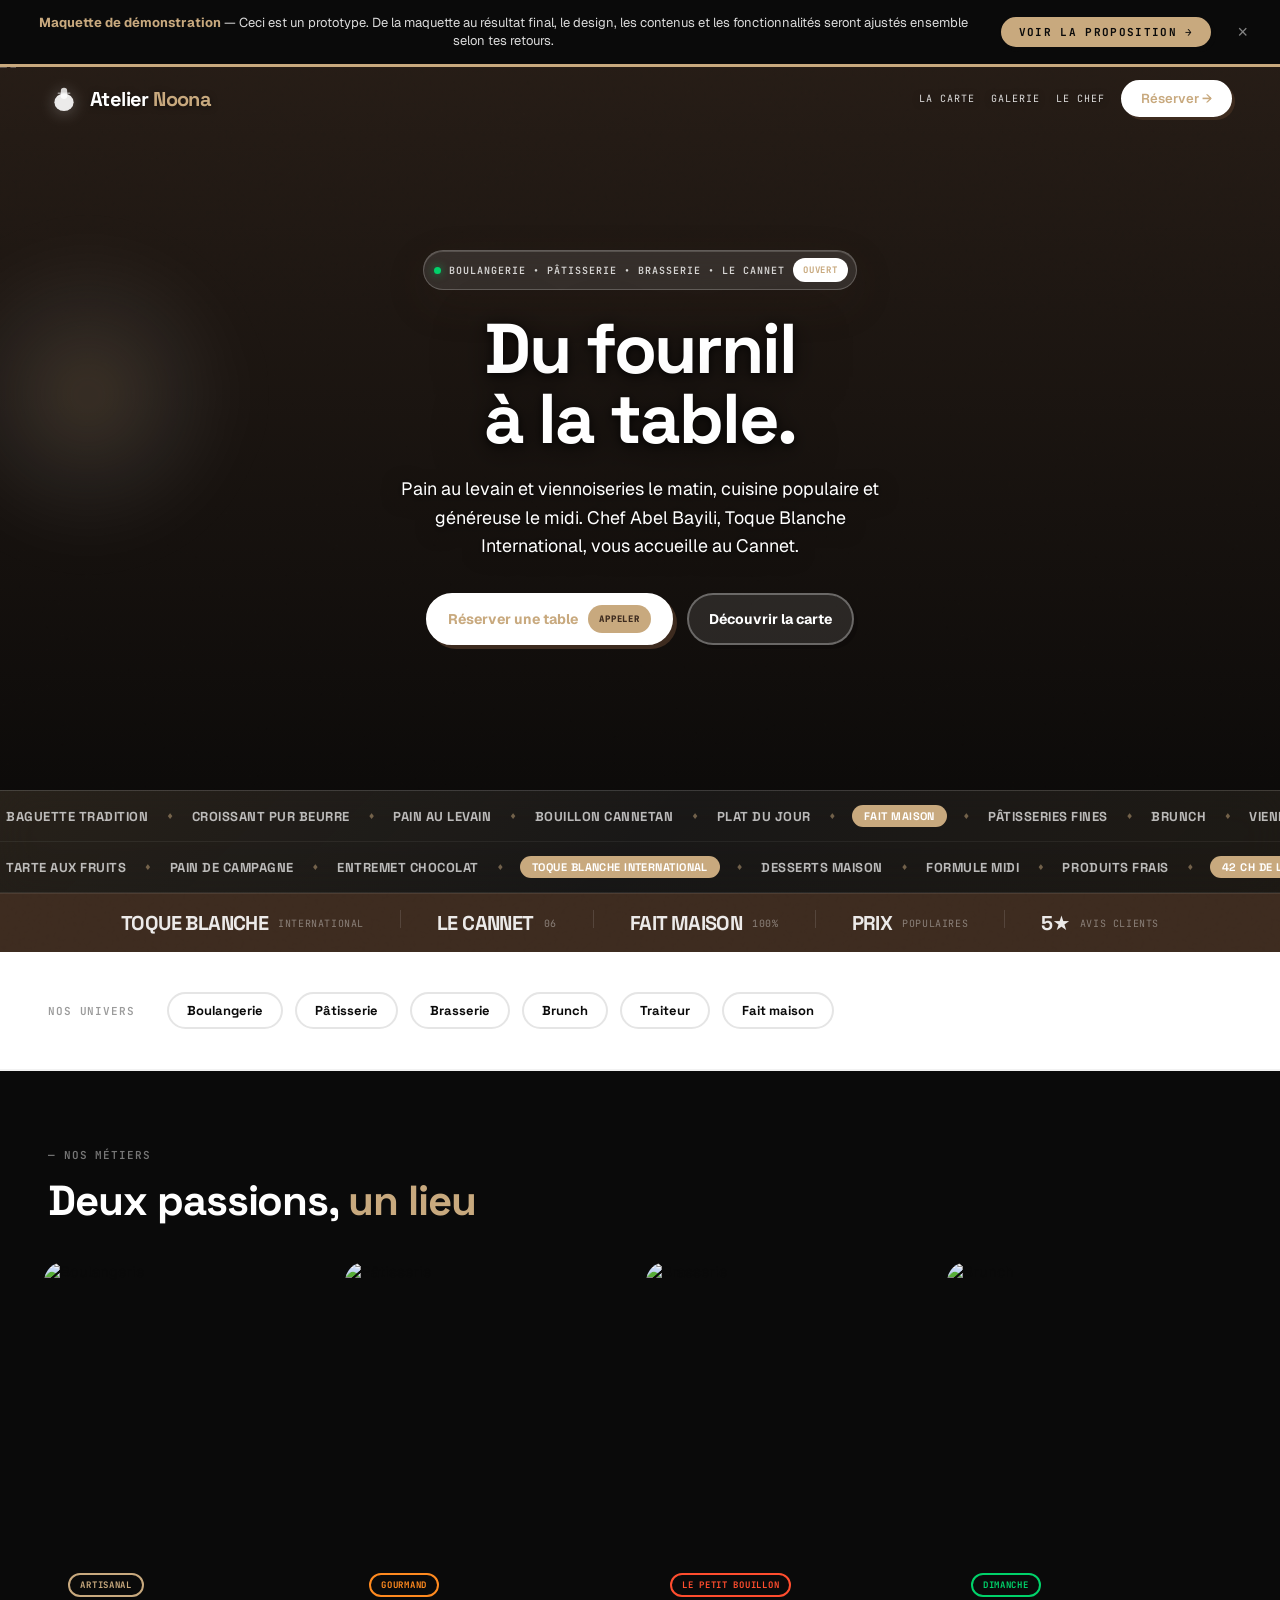
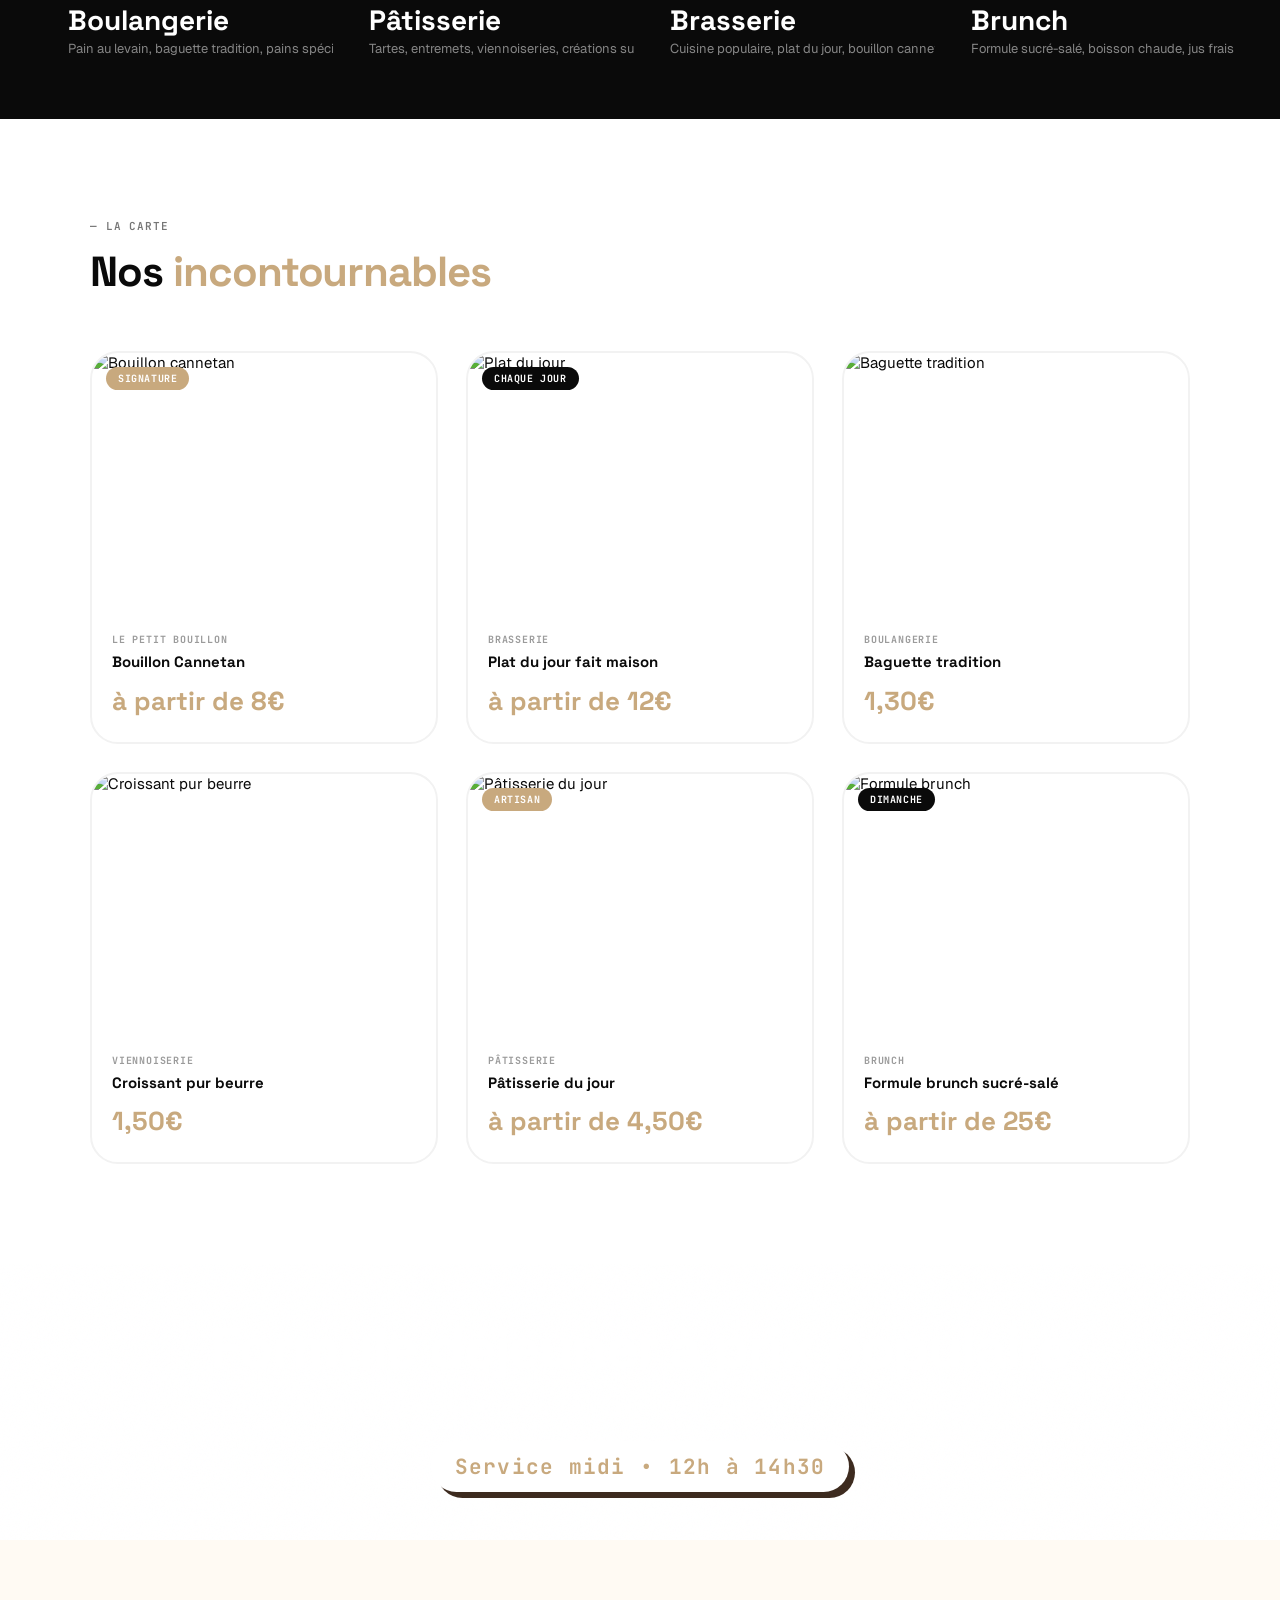
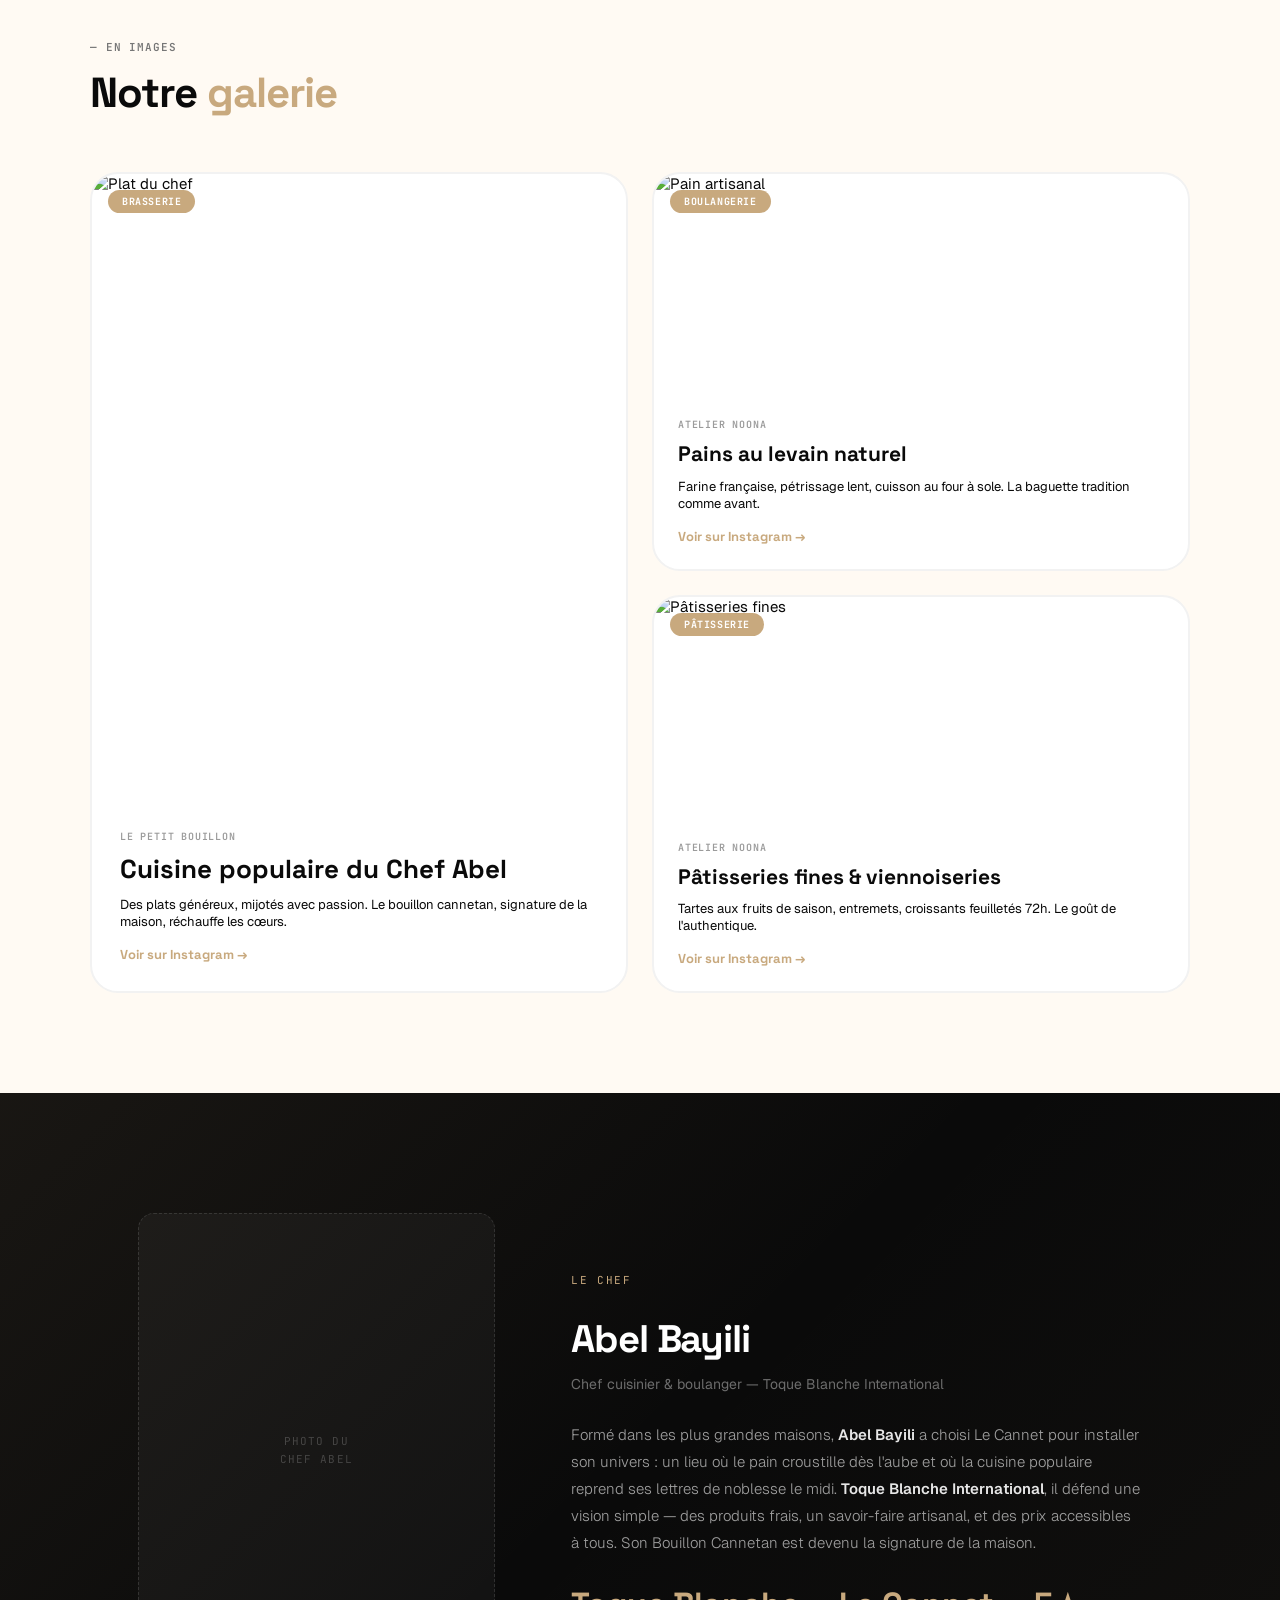
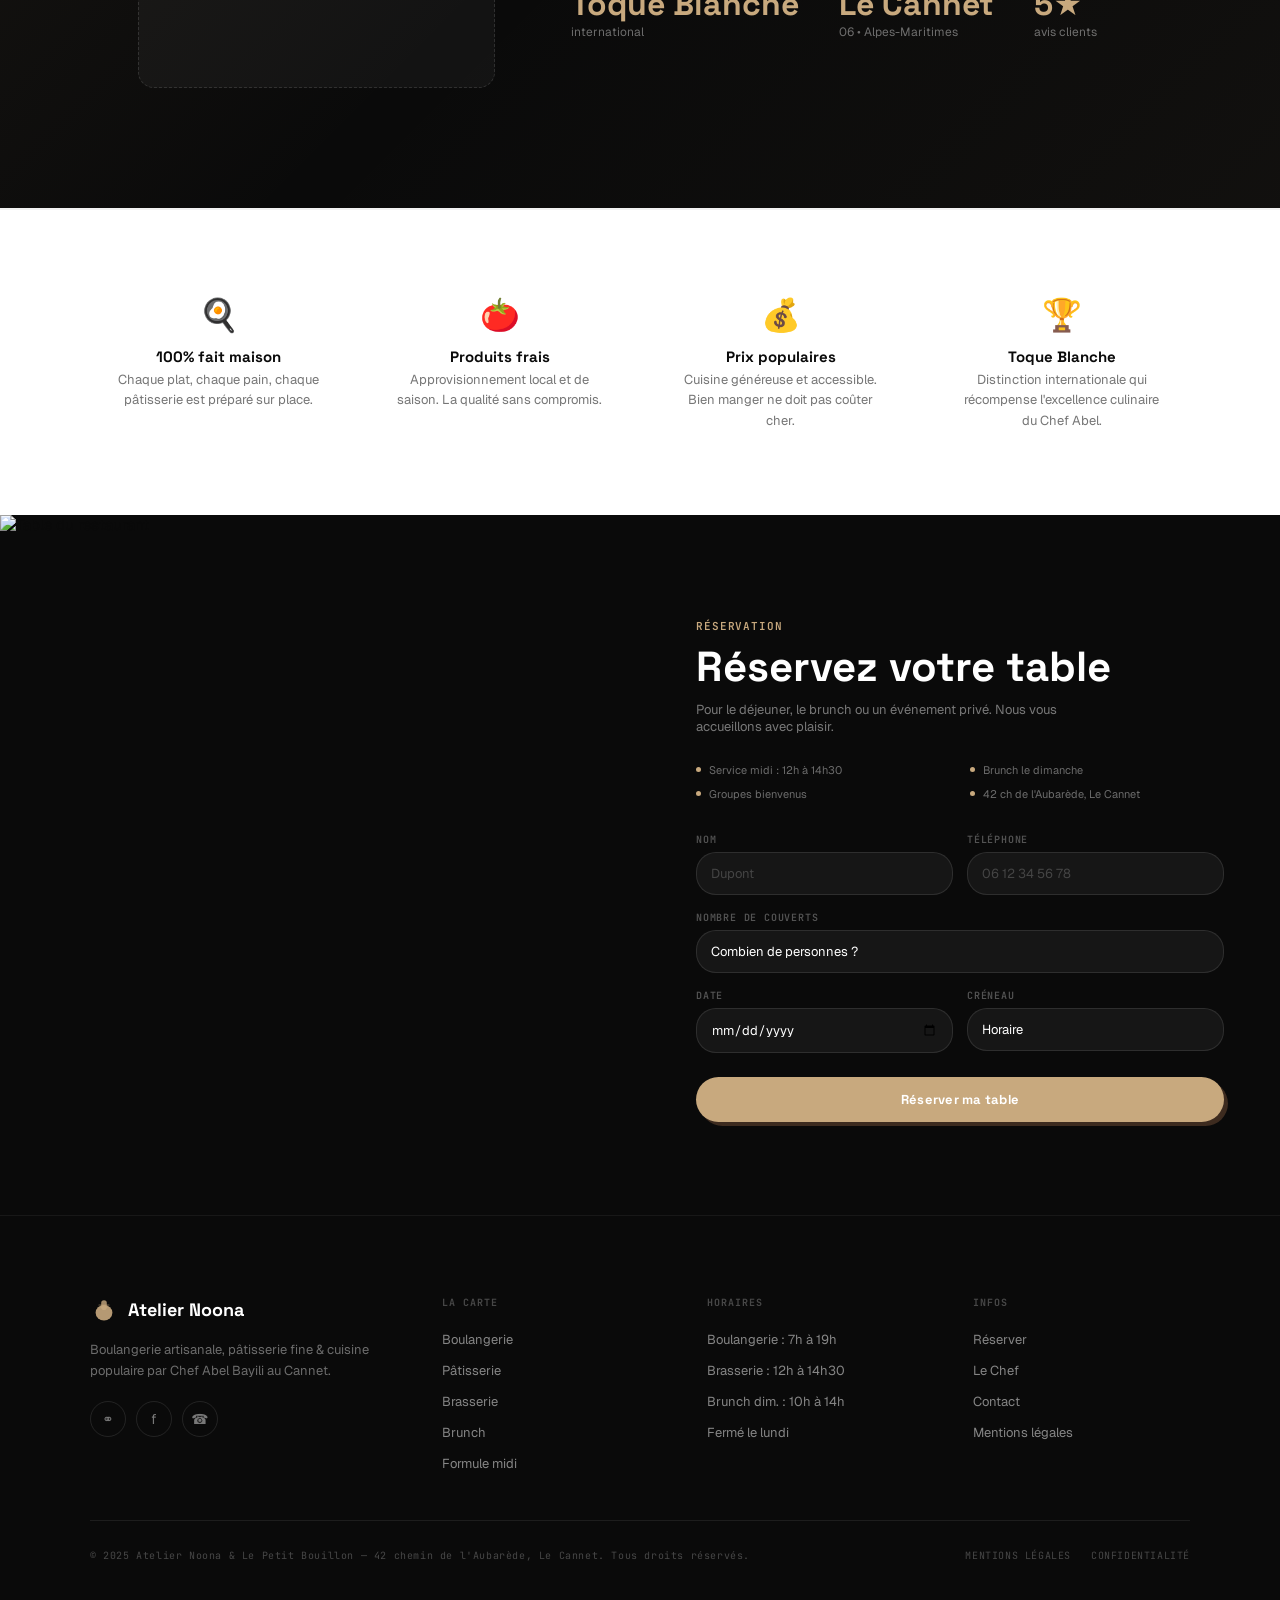
==== commit b4f704c6: "Proposition commerciale intégrée + bandeau maquette - Bandeau fixe "Maquette de démonstration" avec " ====
--- a/index.html
+++ b/index.html
@@ -1986,9 +1986,139 @@
     animation: none !important;
   }
 }
+
+/* ─── Maquette banner ─── */
+.maquette-banner {
+  position: fixed;
+  top: 0;
+  left: 0;
+  right: 0;
+  z-index: 9999;
+  background: var(--ink);
+  border-bottom: 3px solid var(--noona);
+  padding: 14px 24px;
+  display: flex;
+  align-items: center;
+  justify-content: center;
+  gap: 16px;
+  text-align: center;
+  font-family: var(--font-body);
+  font-size: var(--fs-sm);
+  color: rgba(255,255,255,0.85);
+  line-height: 1.4;
+  backdrop-filter: blur(12px);
+}
+.maquette-banner strong {
+  color: var(--noona);
+  font-weight: 700;
+}
+.maquette-banner .maq-btn {
+  display: inline-flex;
+  align-items: center;
+  gap: 8px;
+  font-family: var(--font-mono);
+  font-size: 11px;
+  font-weight: 700;
+  letter-spacing: 0.12em;
+  text-transform: uppercase;
+  color: var(--ink);
+  background: var(--noona);
+  border: 2px solid var(--ink);
+  padding: 8px 18px;
+  border-radius: 999px;
+  box-shadow: 3px 3px 0 0 var(--ink);
+  cursor: pointer;
+  text-decoration: none;
+  transition: transform 0.15s ease, box-shadow 0.15s ease;
+  white-space: nowrap;
+  flex-shrink: 0;
+}
+.maquette-banner .maq-btn:hover {
+  transform: translate(-2px, -2px);
+  box-shadow: 5px 5px 0 0 var(--ink);
+}
+.maquette-banner .maq-close {
+  background: none;
+  border: none;
+  color: rgba(255,255,255,0.5);
+  font-size: 18px;
+  cursor: pointer;
+  padding: 4px 8px;
+  line-height: 1;
+  flex-shrink: 0;
+}
+.maquette-banner .maq-close:hover { color: #fff; }
+
+body { padding-top: 52px; }
+
+/* ─── Proposal modal ─── */
+.proposal-overlay {
+  position: fixed;
+  inset: 0;
+  z-index: 10000;
+  background: rgba(0,0,0,0.85);
+  backdrop-filter: blur(8px);
+  display: none;
+  align-items: center;
+  justify-content: center;
+  padding: 24px;
+}
+.proposal-overlay.open { display: flex; }
+.proposal-frame {
+  position: relative;
+  width: 100%;
+  max-width: 1400px;
+  aspect-ratio: 16/9;
+  border-radius: 12px;
+  overflow: hidden;
+  border: 2px solid rgba(200,169,126,0.3);
+  box-shadow: 0 32px 80px rgba(0,0,0,0.5);
+}
+.proposal-frame iframe {
+  width: 100%;
+  height: 100%;
+  border: none;
+}
+.proposal-close {
+  position: absolute;
+  top: -48px;
+  right: 0;
+  background: var(--noona);
+  color: var(--ink);
+  border: 2px solid var(--ink);
+  border-radius: 999px;
+  font-family: var(--font-mono);
+  font-size: 12px;
+  font-weight: 700;
+  letter-spacing: 0.1em;
+  text-transform: uppercase;
+  padding: 10px 20px;
+  cursor: pointer;
+  box-shadow: 3px 3px 0 0 var(--ink);
+  transition: transform 0.15s ease, box-shadow 0.15s ease;
+}
+.proposal-close:hover {
+  transform: translate(-2px, -2px);
+  box-shadow: 5px 5px 0 0 var(--ink);
+}
 </style>
 </head>
 <body>
+
+<!-- ─── Maquette banner ─── -->
+<div class="maquette-banner" id="maquetteBanner">
+  <span><strong>Maquette de d&eacute;monstration</strong> &mdash; Ceci est un prototype. De la maquette au r&eacute;sultat final, le design, les contenus et les fonctionnalit&eacute;s seront ajust&eacute;s ensemble selon tes retours.</span>
+  <button class="maq-btn" onclick="openProposal()">Voir la proposition &rarr;</button>
+  <button class="maq-close" onclick="this.parentElement.style.display='none';document.body.style.paddingTop='0'" aria-label="Fermer">&times;</button>
+</div>
+
+<!-- ─── Proposal modal ─── -->
+<div class="proposal-overlay" id="proposalModal">
+  <div class="proposal-frame">
+    <button class="proposal-close" onclick="closeProposal()">Fermer &times;</button>
+    <iframe id="proposalIframe" src="" loading="lazy"></iframe>
+  </div>
+</div>
 
 <!-- ════════════════════════════════════════════════════════════
      HERO
@@ -2621,6 +2751,30 @@
 document.querySelectorAll('a[href="#"]').forEach(function(a) {
   a.addEventListener('click', function(e) { e.preventDefault(); });
 });
+
+// Proposal modal
+function openProposal() {
+  var modal = document.getElementById('proposalModal');
+  var iframe = document.getElementById('proposalIframe');
+  if (!iframe.src || iframe.src === '' || iframe.src === location.href) {
+    iframe.src = 'proposition/index.html';
+  }
+  modal.classList.add('open');
+  document.body.style.overflow = 'hidden';
+}
+function closeProposal() {
+  var modal = document.getElementById('proposalModal');
+  modal.classList.remove('open');
+  document.body.style.overflow = '';
+}
+document.getElementById('proposalModal').addEventListener('click', function(e) {
+  if (e.target === this) closeProposal();
+});
+document.addEventListener('keydown', function(e) {
+  if (e.key === 'Escape' && document.getElementById('proposalModal').classList.contains('open')) {
+    closeProposal();
+  }
+});
 </script>
 </body>
 </html>
